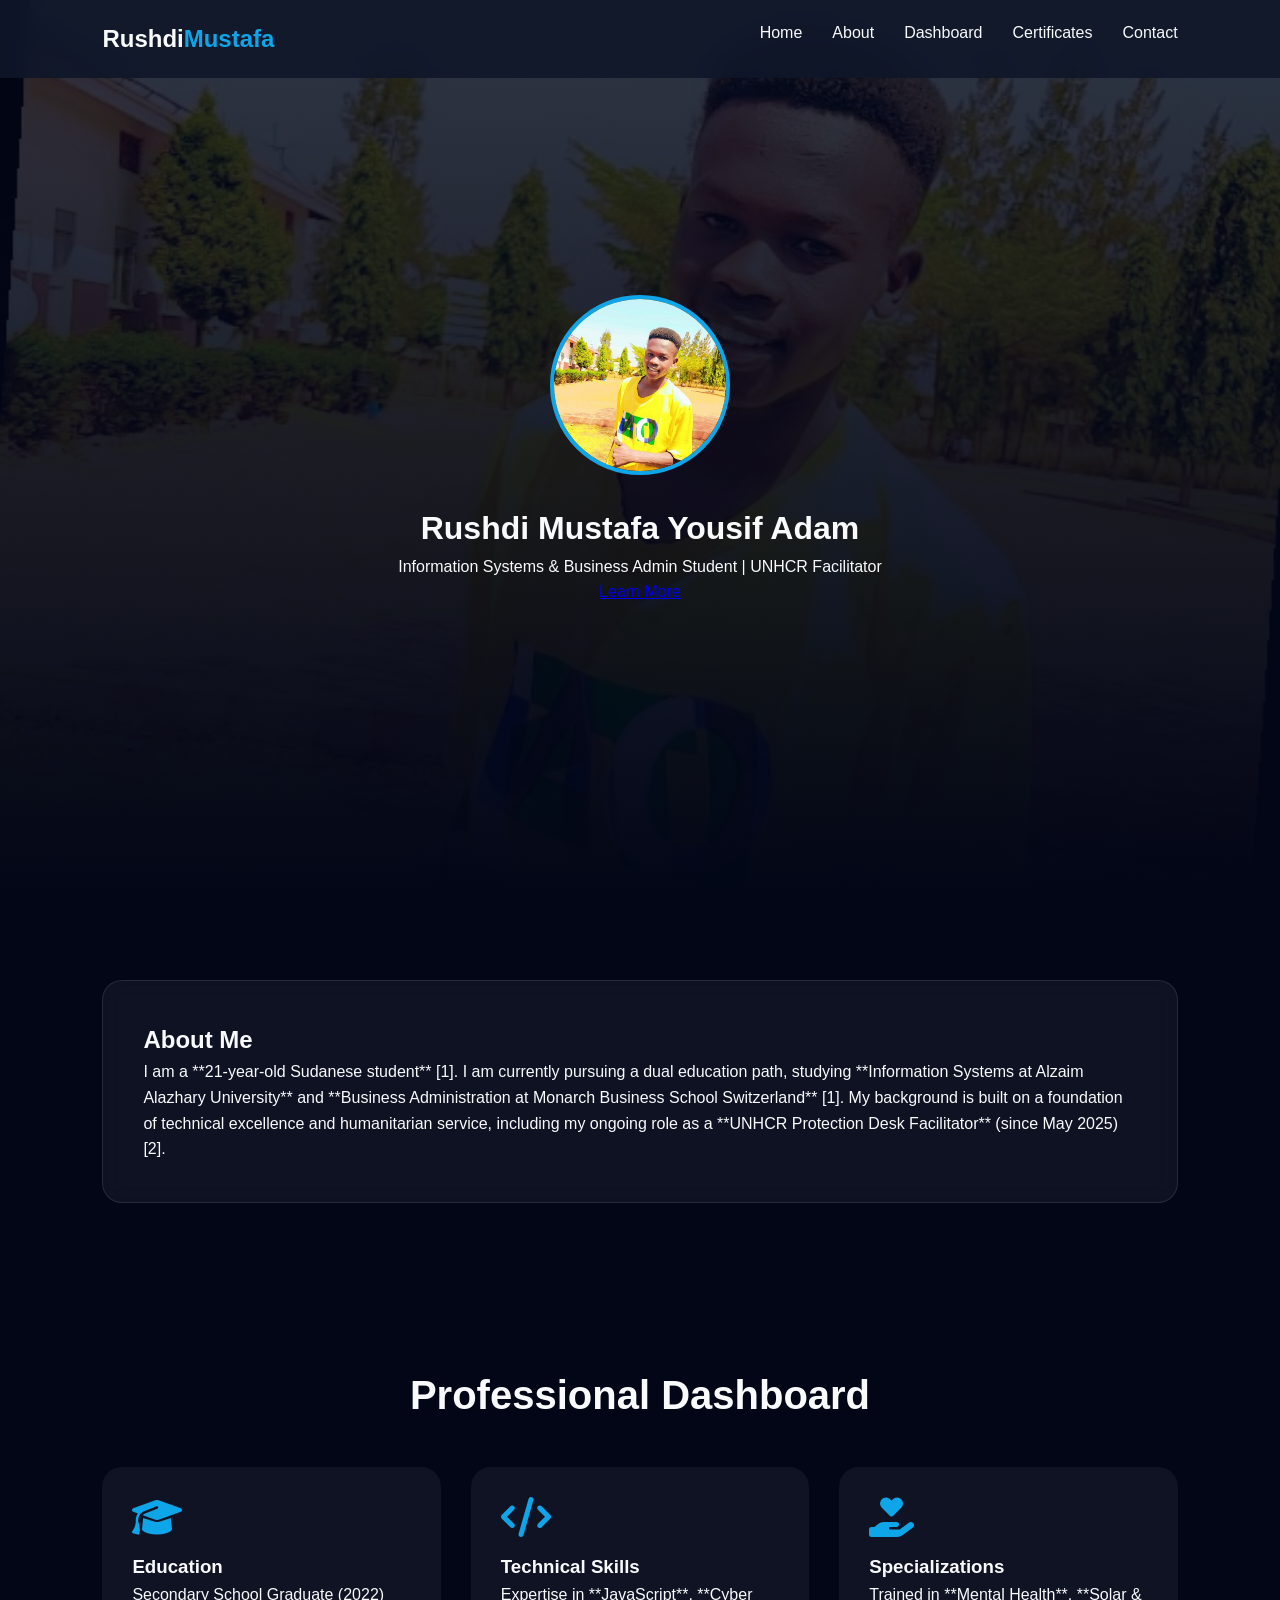
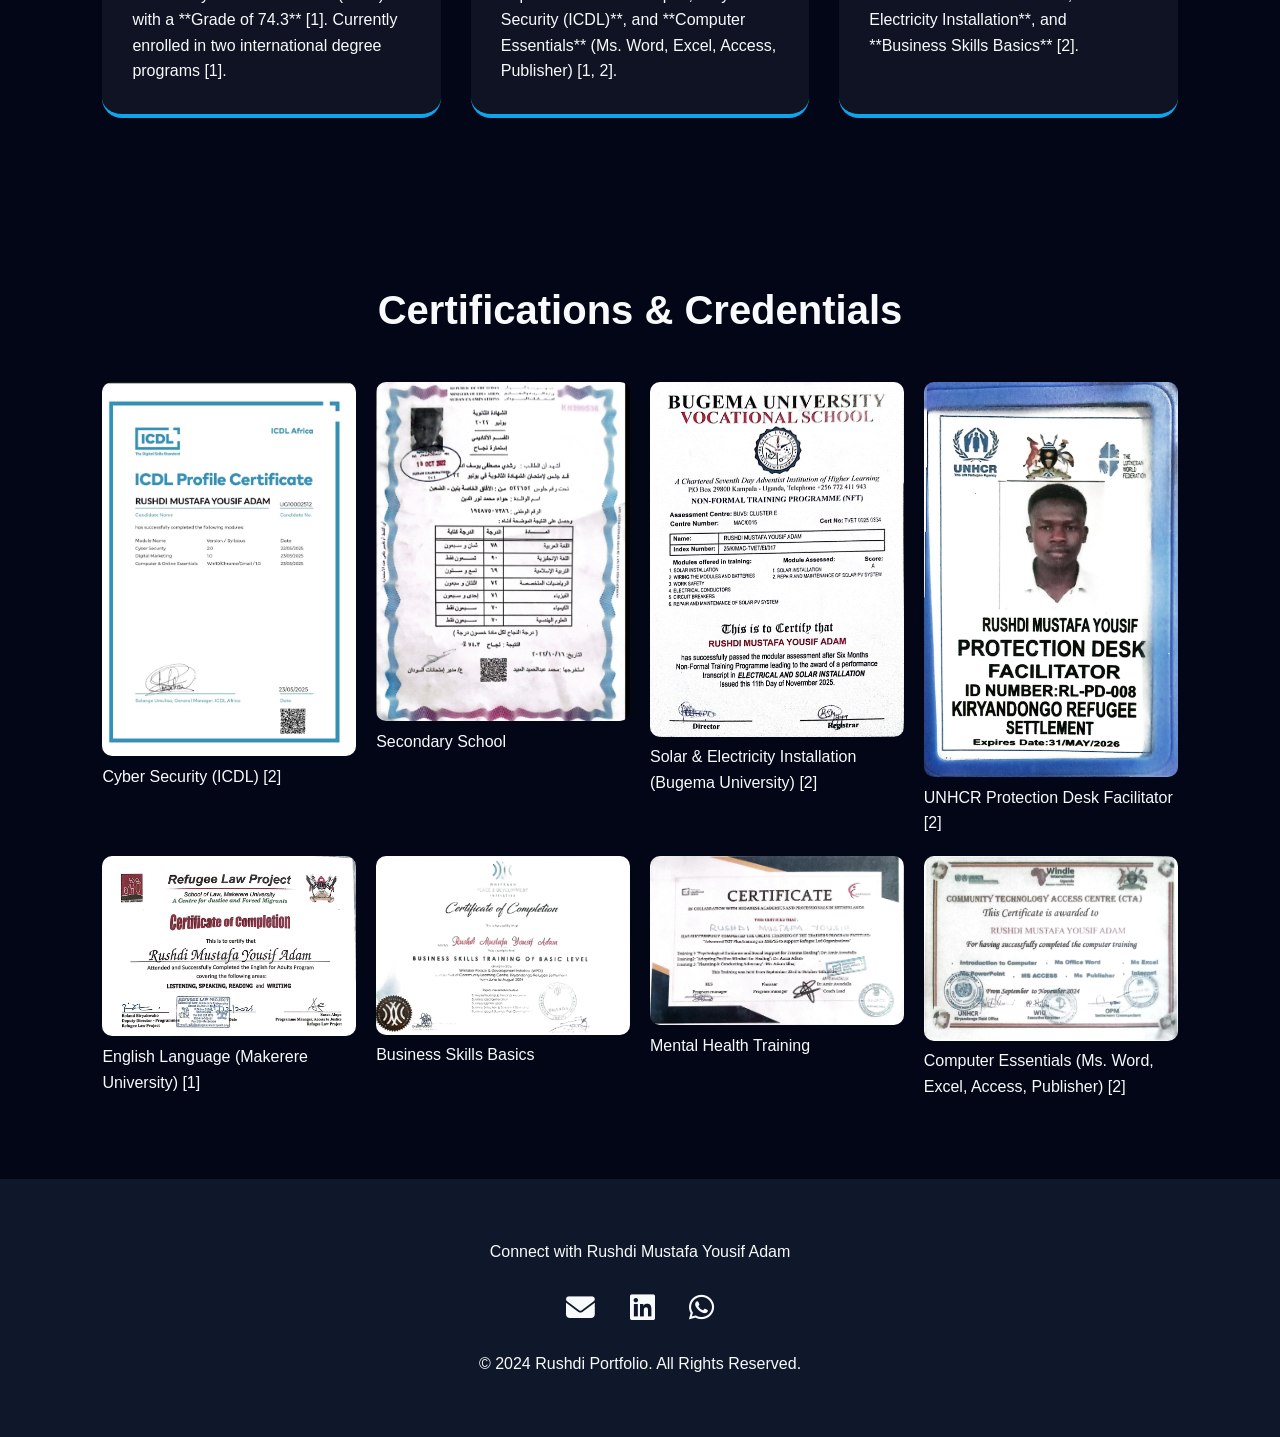
==== index.html @ 571a0451 "my website" ====
<!DOCTYPE html>
<html lang="en">

<head>
    <meta charset="UTF-8">
    <meta name="viewport" content="width=device-width, initial-scale=1.0">
    <title>Rushdi Mustafa Yousif Adam | Professional Portfolio</title>
    <link rel="stylesheet" href="style.css">
    <!-- FontAwesome for Footer Icons -->
    <link rel="stylesheet" href="https://cdnjs.cloudflare.com/ajax/libs/font-awesome/6.4.0/css/all.min.css">
    </head>

<body>

    <!-- Navigation Bar -->
    <nav class="navbar">
        <div class="logo">Rushdi<span>Mustafa</span></div>
        <ul class="nav-links">
            <li><a href="index.html">Home</a></li>
            <li><a href="/about.html">About</a></li>
            <li><a href="/dash.html">Dashboard</a></li>
            <li><a href="/certi.html">Certificates</a></li>
            <li><a href="/contact.html">Contact</a></li>
        </ul>
    </nav>

    <!-- Hero Section -->
    <header id="home" class="hero-section">
        <div class="overlay"></div>
        <div class="hero-content">
            <img src="/images/my.jpg" alt="Rushdi Mustafa" class="profile-img">
            <h1>Rushdi Mustafa Yousif Adam</h1>
            <p>Information Systems & Business Admin Student | UNHCR Facilitator</p>
            <a href="#about" class="cta-btn">Learn More</a>
        </div>
    </header>

    <!-- About Section -->
    <section id="about" class="container">
        <div class="glass-card bio-section">
            <h2>About Me</h2>
            <p>I am a **21-year-old Sudanese student** [1]. I am currently pursuing a dual education path, studying
                **Information Systems at Alzaim Alazhary University** and **Business Administration at Monarch Business
                School Switzerland** [1]. My background is built on a foundation of technical excellence and
                humanitarian service, including my ongoing role as a **UNHCR Protection Desk Facilitator** (since May
                2025) [2].</p>
        </div>
    </section>

    <!-- Dashboard Section -->
    <section id="dashboard" class="container">
        <h2 class="section-title">Professional Dashboard</h2>
        <div class="dashboard-grid">
            <div class="dash-card">
                <i class="fas fa-graduation-cap"></i>
                <h3>Education</h3>
                <p>Secondary School Graduate (2022) with a **Grade of 74.3** [1]. Currently enrolled in two
                    international degree programs [1].</p>
            </div>
            <div class="dash-card">
                <i class="fas fa-code"></i>
                <h3>Technical Skills</h3>
                <p>Expertise in **JavaScript**, **Cyber Security (ICDL)**, and **Computer Essentials** (Ms. Word, Excel,
                    Access, Publisher) [1, 2].</p>
            </div>
            <div class="dash-card">
                <i class="fas fa-hand-holding-heart"></i>
                <h3>Specializations</h3>
                <p>Trained in **Mental Health**, **Solar & Electricity Installation**, and **Business Skills Basics**
                    [2].</p>
            </div>
        </div>
    </section>

    <!-- Certificate Photo Section -->
    <section id="certificates" class="container">
        <h2 class="section-title">Certifications & Credentials</h2>
        <div class="cert-grid">
            <div class="cert-item">
                <img src="/images/icdl.jpg" alt="Cyber Security Certificate">
                <p>Cyber Security (ICDL) [2]</p>
            </div>
            <div class="cert-item">
                <img src="/images/sec.jpg" alt="Software Certificate">
                <p>Secondary School </p>
            </div>
            <div class="cert-item">
                <img src="/images/sol.jpg" alt="Solar Certificate">
                <p>Solar & Electricity Installation (Bugema University) [2]</p>
            </div>
            
            <div class="cert-item">
                <img src="/images/un.jpg" alt="Protection Desk Facilitator Certificate">
                <p>UNHCR Protection Desk Facilitator [2]</p>
            </div>
            <div class="cert-item">
            <img src="/images/eng (1).jpg" alt="English Certificate">
            <p>English Language (Makerere University) [1]</p>
            </div>

            <div class="cert-item">
                <img src="/images/bus.jpg" alt="Business Skills Certificate">
                <p>Business Skills Basics</p>
            </div>
            <div class="cert-item">
                <img src="/images/mental.jpg" alt="Mental Health Certificate">
                <p>Mental Health Training</p>
            </div>

            <div class="cert-item">
                <img src="/images/com.jpg" alt="">
                <p>Computer Essentials (Ms. Word, Excel, Access, Publisher) [2]</p>
            </div>

        </div>
    </section>

    <!-- Footer with Icons -->
    <footer id="contact">
        <div class="footer-content">
            <p>Connect with Rushdi Mustafa Yousif Adam</p>
            <div class="footer-icons">
                <a href="mailto:rodhdimustafayousif@gmail.com"><i class="fas fa-envelope"></i></a>
                <a href="https://www.linkedin.com/in/rushdi-mustaf-yousif-adam-50294b335" target="_blank"><i
                        class="fab fa-linkedin"></i></a>
                <a href="https://wa.me/256789817673" target="_blank"><i class="fab fa-whatsapp"></i></a>
            </div>
            <p class="copyright">&copy; 2024 Rushdi Portfolio. All Rights Reserved.</p>
        </div>
    </footer>

    <script src="index.js"></script>
</body>

</html>
---- style.css ----
:root {
    --primary: #0f172a; /* Deep Midnight */
    --accent: #0ea5e9;  /* Electric Cyan */
    --text-white: #f8fafc;
    --card-bg: rgba(255, 255, 255, 0.05);
}

* {
    margin: 0;
    padding: 0;
    box-sizing: border-box;
}

body {
    font-family: 'Inter', sans-serif;
    background-color: #020617;
    color: var(--text-white);
    line-height: 1.6;
}

/* Navbar */
.navbar {
    display: flex;
    justify-content: space-between;
    padding: 20px 8%;
    background: rgba(15, 23, 42, 0.9);
    backdrop-filter: blur(10px);
    position: fixed;
    width: 100%;
    z-index: 1000;
}

.logo { font-size: 1.5rem; font-weight: bold; color: var(--text-white); }
.logo span { color: var(--accent); }

.nav-links { display: flex; list-style: none; }
.nav-links li { margin-left: 30px; }
.nav-links a { text-decoration: none; color: var(--text-white); transition: 0.3s; }
.nav-links a:hover { color: var(--accent); }

/* Hero Section */
.hero-section {
    height: 100vh;
    background: url('images/my.jpg') center/cover;
    display: flex;
    align-items: center;
    justify-content: center;
    text-align: center;
    position: relative;
}

.overlay {
    position: absolute;
    top: 0; left: 0; width: 100%; height: 100%;
    background: linear-gradient(to bottom, rgba(2, 6, 23, 0.8), #020617);
}

.hero-content { position: relative; z-index: 1; }
.profile-img {
    width: 180px; height: 180px;
    border-radius: 50%;
    border: 4px solid var(--accent);
    margin-bottom: 20px;
}

/* Dashboard & Cards */
.container { padding: 80px 8%; }
.section-title { text-align: center; margin-bottom: 40px; font-size: 2.5rem; }

.glass-card {
    background: var(--card-bg);
    backdrop-filter: blur(12px);
    border: 1px solid rgba(255,255,255,0.1);
    padding: 40px;
    border-radius: 20px;
}

.dashboard-grid {
    display: grid;
    grid-template-columns: repeat(auto-fit, minmax(300px, 1fr));
    gap: 30px;
}

.dash-card {
    background: var(--card-bg);
    padding: 30px;
    border-radius: 20px;
    border-bottom: 4px solid var(--accent);
    transition: transform 0.3s;
}

.dash-card:hover { transform: translateY(-10px); }
.dash-card i { font-size: 2.5rem; color: var(--accent); margin-bottom: 15px; }

/* Certificate Photo Section */
.cert-grid {
    display: grid;
    grid-template-columns: repeat(auto-fit, minmax(250px, 1fr));
    gap: 20px;
}

.cert-item img {
    width: 100%;
    border-radius: 10px;
    filter: grayscale(40%);
    transition: 0.4s;
}

.cert-item img:hover { filter: grayscale(0%); transform: scale(1.05); }

/* Footer */
footer { background: #0f172a; padding: 60px 0; text-align: center; }
.footer-icons { margin: 20px 0; }
.footer-icons a { color: var(--text-white); font-size: 1.8rem; margin: 0 15px; transition: 0.3s; }
.footer-icons a:hover { color: var(--accent); }
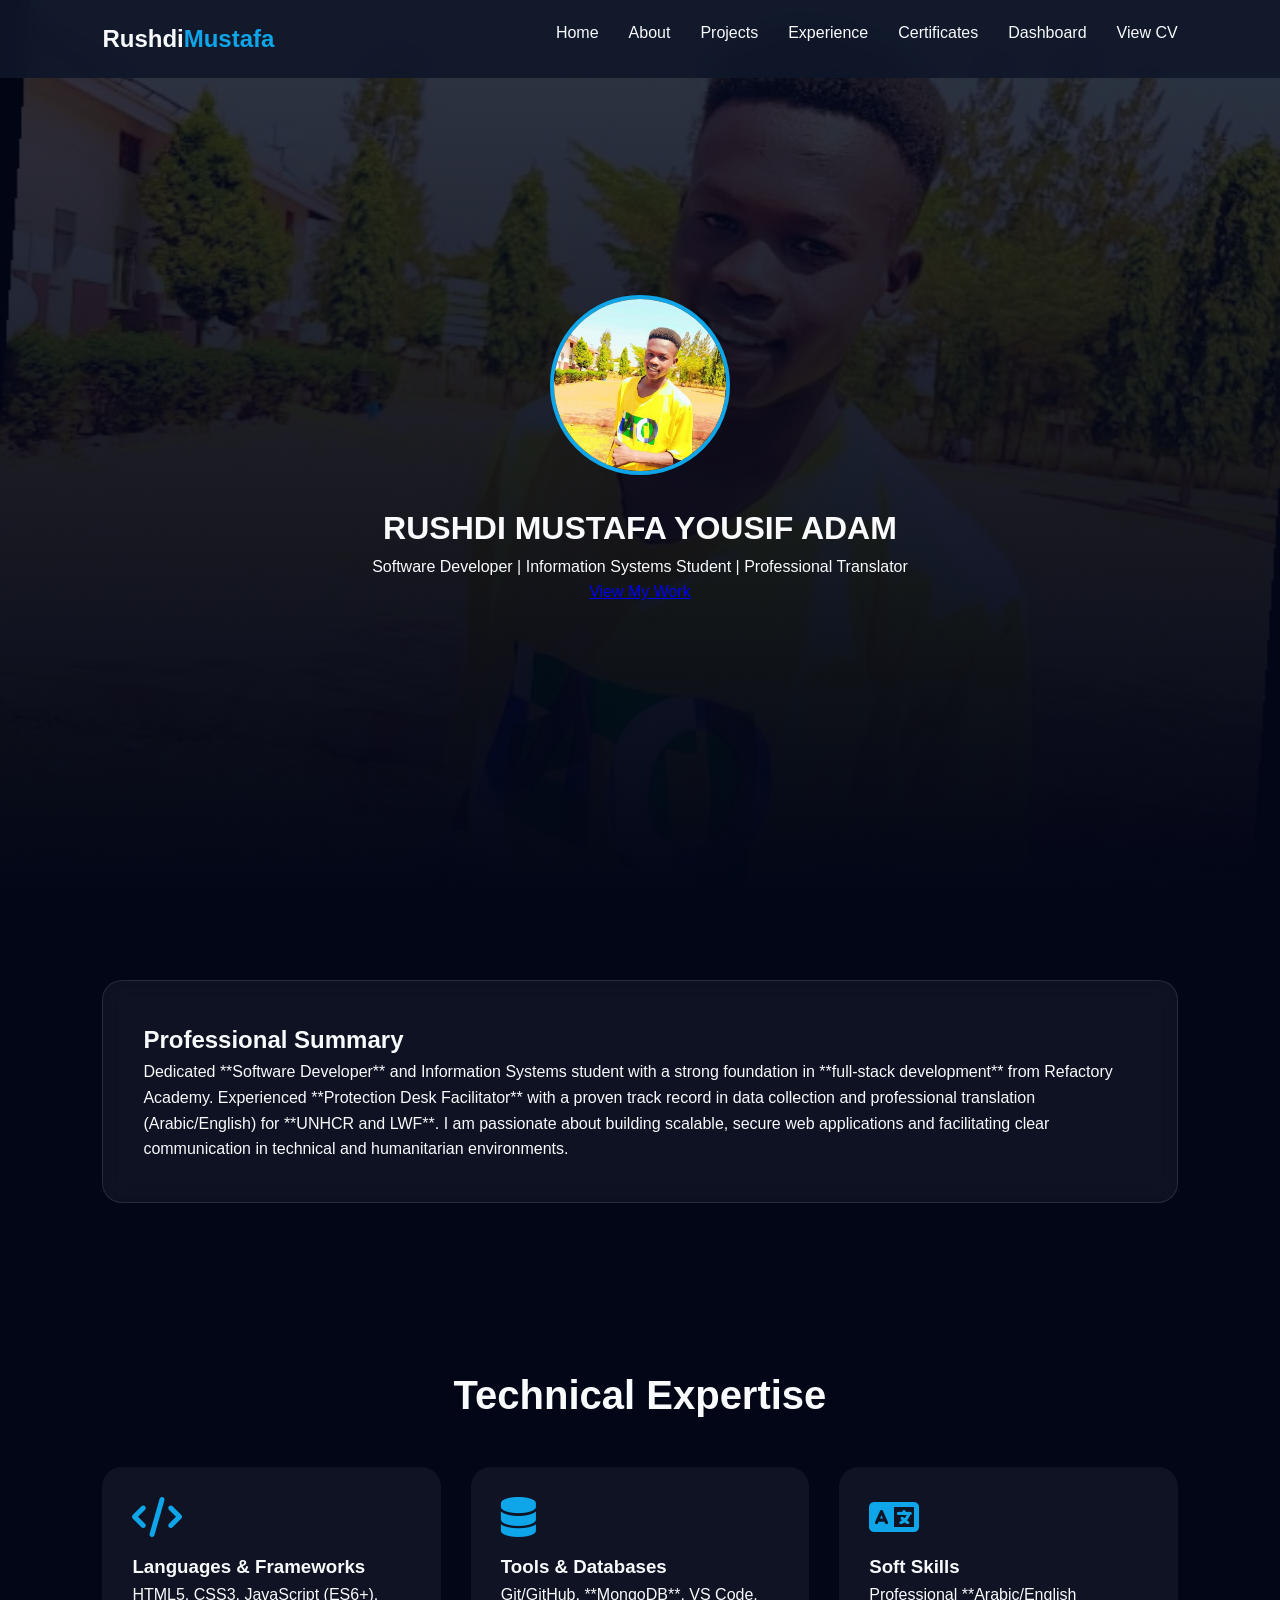
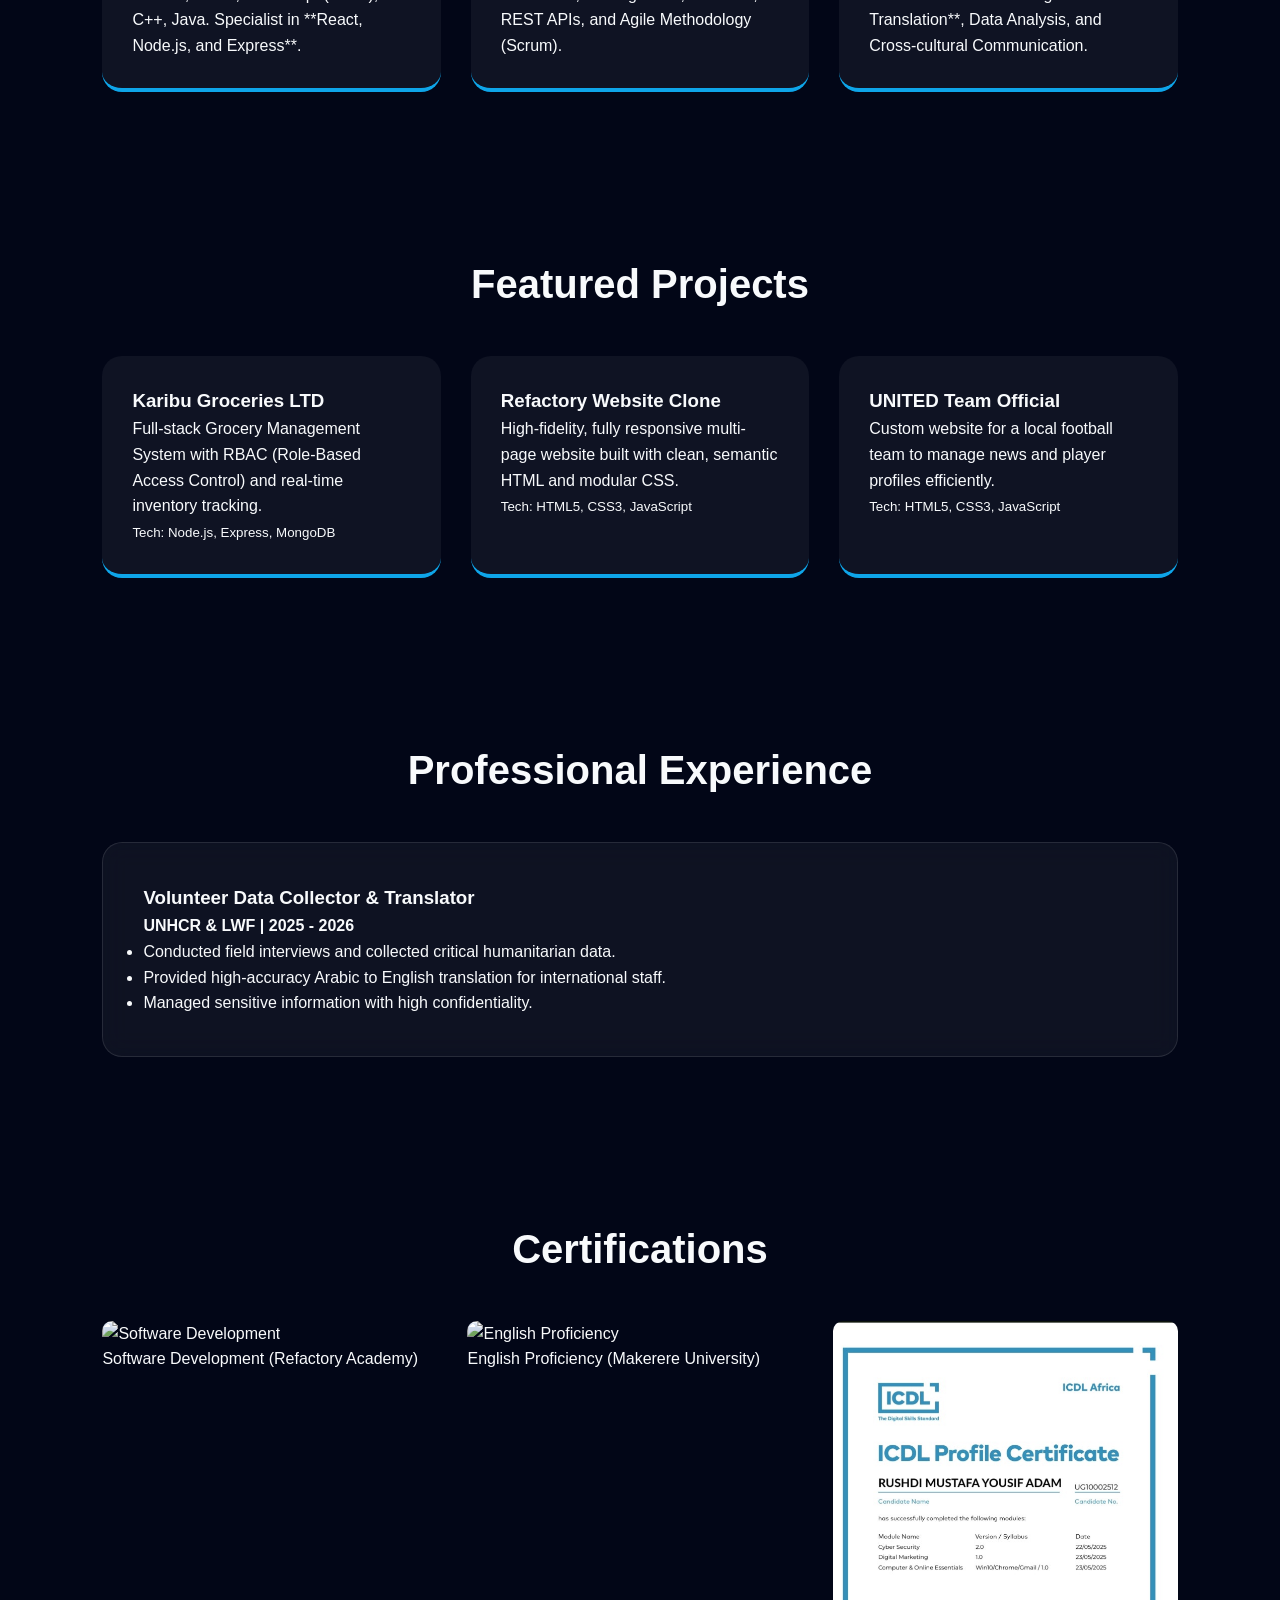
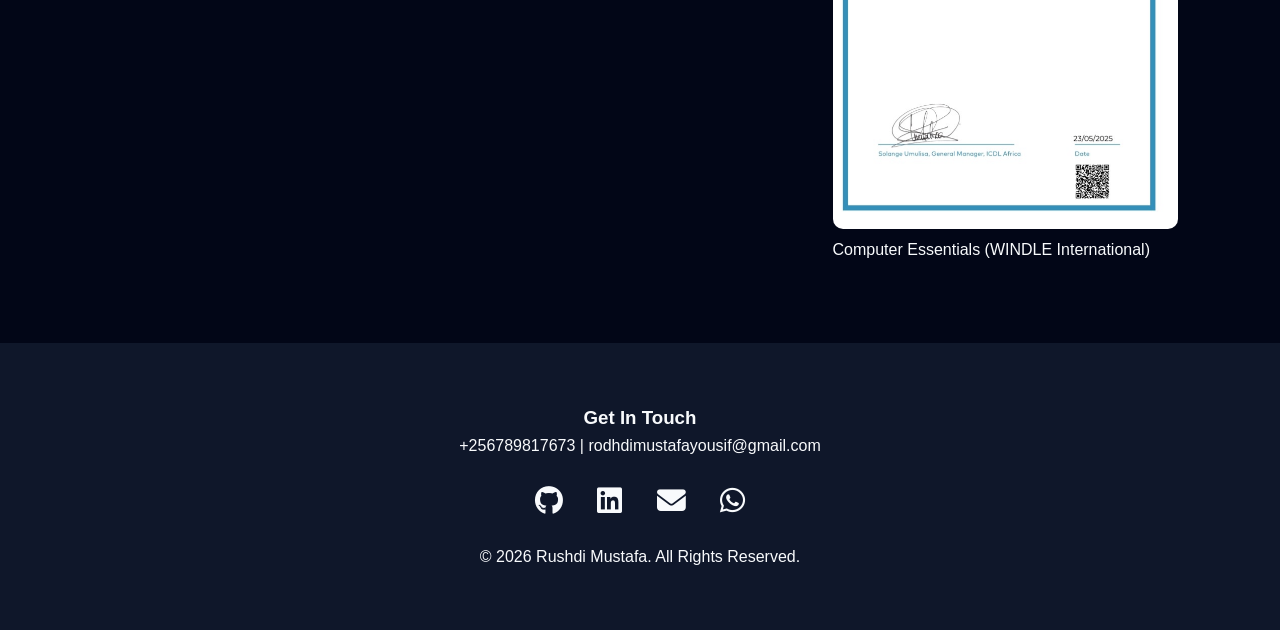
==== commit 0fd531d2: "updatl" ====
--- a/index.html
+++ b/index.html
@@ -4,11 +4,13 @@
 <head>
     <meta charset="UTF-8">
     <meta name="viewport" content="width=device-width, initial-scale=1.0">
-    <title>Rushdi Mustafa Yousif Adam | Professional Portfolio</title>
+    <title>Rushdi Mustafa | Software Developer & Information Systems</title>
     <link rel="stylesheet" href="style.css">
+    <link rel="stylesheet" href="https://cloudflare.com">
     <!-- FontAwesome for Footer Icons -->
     <link rel="stylesheet" href="https://cdnjs.cloudflare.com/ajax/libs/font-awesome/6.4.0/css/all.min.css">
     </head>
+</head>
 
 <body>
 
@@ -16,11 +18,17 @@
     <nav class="navbar">
         <div class="logo">Rushdi<span>Mustafa</span></div>
         <ul class="nav-links">
-            <li><a href="index.html">Home</a></li>
-            <li><a href="/about.html">About</a></li>
-            <li><a href="/dash.html">Dashboard</a></li>
-            <li><a href="/certi.html">Certificates</a></li>
-            <li><a href="/contact.html">Contact</a></li>
+            <li><a href="home">Home</a></li>
+            <li><a href="about.html">About</a></li>
+            <li><a href="project.html">Projects</a></li>
+            <li><a href="experiance.html">Experience</a></li>
+            <li><a href="certi.html">Certificates</a></li>
+            <li>
+                <a href="dash.html">Dashboard</a>
+            </li>
+            <li>
+                <a href="RUSHDI MUSTAFA YOUSIF ADAM.pdf" target="_blank">View CV</a>
+            </li>
         </ul>
     </nav>
 
@@ -29,107 +37,122 @@
         <div class="overlay"></div>
         <div class="hero-content">
             <img src="/images/my.jpg" alt="Rushdi Mustafa" class="profile-img">
-            <h1>Rushdi Mustafa Yousif Adam</h1>
-            <p>Information Systems & Business Admin Student | UNHCR Facilitator</p>
-            <a href="#about" class="cta-btn">Learn More</a>
+            <h1>RUSHDI MUSTAFA YOUSIF ADAM</h1>
+            <p>Software Developer | Information Systems Student | Professional Translator</p>
+            <div class="hero-btns">
+                <a href="#projects" class="cta-btn">View My Work</a>
+               
+            </div>
         </div>
     </header>
 
     <!-- About Section -->
     <section id="about" class="container">
         <div class="glass-card bio-section">
-            <h2>About Me</h2>
-            <p>I am a **21-year-old Sudanese student** [1]. I am currently pursuing a dual education path, studying
-                **Information Systems at Alzaim Alazhary University** and **Business Administration at Monarch Business
-                School Switzerland** [1]. My background is built on a foundation of technical excellence and
-                humanitarian service, including my ongoing role as a **UNHCR Protection Desk Facilitator** (since May
-                2025) [2].</p>
+            <h2>Professional Summary</h2>
+            <p>Dedicated **Software Developer** and Information Systems student with a strong foundation in **full-stack
+                development** from Refactory Academy. Experienced **Protection Desk Facilitator** with a proven track
+                record in data collection and professional translation (Arabic/English) for **UNHCR and LWF**. I am
+                passionate about building scalable, secure web applications and facilitating clear communication in
+                technical and humanitarian environments.</p>
         </div>
     </section>
 
-    <!-- Dashboard Section -->
+    <!-- Dashboard/Skills Section -->
     <section id="dashboard" class="container">
-        <h2 class="section-title">Professional Dashboard</h2>
+        <h2 class="section-title">Technical Expertise</h2>
         <div class="dashboard-grid">
             <div class="dash-card">
-                <i class="fas fa-graduation-cap"></i>
-                <h3>Education</h3>
-                <p>Secondary School Graduate (2022) with a **Grade of 74.3** [1]. Currently enrolled in two
-                    international degree programs [1].</p>
+                <i class="fas fa-code"></i>
+                <h3>Languages & Frameworks</h3>
+                <p>HTML5, CSS3, JavaScript (ES6+), C++, Java. Specialist in **React, Node.js, and Express**.</p>
             </div>
             <div class="dash-card">
-                <i class="fas fa-code"></i>
-                <h3>Technical Skills</h3>
-                <p>Expertise in **JavaScript**, **Cyber Security (ICDL)**, and **Computer Essentials** (Ms. Word, Excel,
-                    Access, Publisher) [1, 2].</p>
+                <i class="fas fa-database"></i>
+                <h3>Tools & Databases</h3>
+                <p>Git/GitHub, **MongoDB**, VS Code, REST APIs, and Agile Methodology (Scrum).</p>
             </div>
             <div class="dash-card">
-                <i class="fas fa-hand-holding-heart"></i>
-                <h3>Specializations</h3>
-                <p>Trained in **Mental Health**, **Solar & Electricity Installation**, and **Business Skills Basics**
-                    [2].</p>
+                <i class="fas fa-language"></i>
+                <h3>Soft Skills</h3>
+                <p>Professional **Arabic/English Translation**, Data Analysis, and Cross-cultural Communication.</p>
             </div>
         </div>
     </section>
 
-    <!-- Certificate Photo Section -->
-    <section id="certificates" class="container">
-        <h2 class="section-title">Certifications & Credentials</h2>
-        <div class="cert-grid">
-            <div class="cert-item">
-                <img src="/images/icdl.jpg" alt="Cyber Security Certificate">
-                <p>Cyber Security (ICDL) [2]</p>
+    <!-- Projects Section -->
+    <section id="projects" class="container">
+        <h2 class="section-title">Featured Projects</h2>
+        <div class="dashboard-grid">
+            <div class="dash-card">
+                <h3>Karibu Groceries LTD</h3>
+                <p>Full-stack Grocery Management System with RBAC (Role-Based Access Control) and real-time inventory
+                    tracking.</p>
+                <small>Tech: Node.js, Express, MongoDB</small>
             </div>
-            <div class="cert-item">
-                <img src="/images/sec.jpg" alt="Software Certificate">
-                <p>Secondary School </p>
+            <div class="dash-card">
+                <h3>Refactory Website Clone</h3>
+                <p>High-fidelity, fully responsive multi-page website built with clean, semantic HTML and modular CSS.
+                </p>
+                <small>Tech: HTML5, CSS3, JavaScript</small>
             </div>
-            <div class="cert-item">
-                <img src="/images/sol.jpg" alt="Solar Certificate">
-                <p>Solar & Electricity Installation (Bugema University) [2]</p>
+            <div class="dash-card">
+                <h3>UNITED Team Official</h3>
+                <p>Custom website for a local football team to manage news and player profiles efficiently.</p>
+                <small>Tech: HTML5, CSS3, JavaScript</small>
             </div>
-            
-            <div class="cert-item">
-                <img src="/images/un.jpg" alt="Protection Desk Facilitator Certificate">
-                <p>UNHCR Protection Desk Facilitator [2]</p>
-            </div>
-            <div class="cert-item">
-            <img src="/images/eng (1).jpg" alt="English Certificate">
-            <p>English Language (Makerere University) [1]</p>
-            </div>
-
-            <div class="cert-item">
-                <img src="/images/bus.jpg" alt="Business Skills Certificate">
-                <p>Business Skills Basics</p>
-            </div>
-            <div class="cert-item">
-                <img src="/images/mental.jpg" alt="Mental Health Certificate">
-                <p>Mental Health Training</p>
-            </div>
-
-            <div class="cert-item">
-                <img src="/images/com.jpg" alt="">
-                <p>Computer Essentials (Ms. Word, Excel, Access, Publisher) [2]</p>
-            </div>
-
         </div>
     </section>
 
-    <!-- Footer with Icons -->
-    <footer id="contact">
+    <!-- Experience Section -->
+    <section id="experience" class="container">
+        <h2 class="section-title">Professional Experience</h2>
+        <div class="glass-card">
+            <h3>Volunteer Data Collector & Translator</h3>
+            <p><strong>UNHCR & LWF | 2025 - 2026</strong></p>
+            <ul>
+                <li>Conducted field interviews and collected critical humanitarian data.</li>
+                <li>Provided high-accuracy Arabic to English translation for international staff.</li>
+                <li>Managed sensitive information with high confidentiality.</li>
+            </ul>
+        </div>
+    </section>
+
+    <!-- Certificates Section -->
+    <section id="certificates" class="container">
+        <h2 class="section-title">Certifications</h2>
+        <div class="cert-grid">
+            <div class="cert-item">
+                <img src="/images/refactory.jpg" alt="Software Development">
+                <p>Software Development (Refactory Academy)</p>
+            </div>
+            <div class="cert-item">
+                <img src="/images/english.jpg" alt="English Proficiency">
+                <p>English Proficiency (Makerere University)</p>
+            </div>
+            <div class="cert-item">
+                <img src="/images/icdl.jpg" alt="Digital Skills">
+                <p>Computer Essentials (WINDLE International)</p>
+            </div>
+        </div>
+    </section>
+
+    <!-- Footer -->
+    <footer>
         <div class="footer-content">
-            <p>Connect with Rushdi Mustafa Yousif Adam</p>
+            <h3>Get In Touch</h3>
+            <p>+256789817673 | rodhdimustafayousif@gmail.com</p>
             <div class="footer-icons">
+
+                <a href="https://github.com/rushdim" target="_blank"><i class="fab fa-github"></i></a>
+                <a href="https://linkedin.com" target="_blank"><i class="fab fa-linkedin"></i></a>
                 <a href="mailto:rodhdimustafayousif@gmail.com"><i class="fas fa-envelope"></i></a>
-                <a href="https://www.linkedin.com/in/rushdi-mustaf-yousif-adam-50294b335" target="_blank"><i
-                        class="fab fa-linkedin"></i></a>
                 <a href="https://wa.me/256789817673" target="_blank"><i class="fab fa-whatsapp"></i></a>
             </div>
-            <p class="copyright">&copy; 2024 Rushdi Portfolio. All Rights Reserved.</p>
+            <p>&copy; 2026 Rushdi Mustafa. All Rights Reserved.</p>
         </div>
     </footer>
 
-    <script src="index.js"></script>
 </body>
 
 </html>
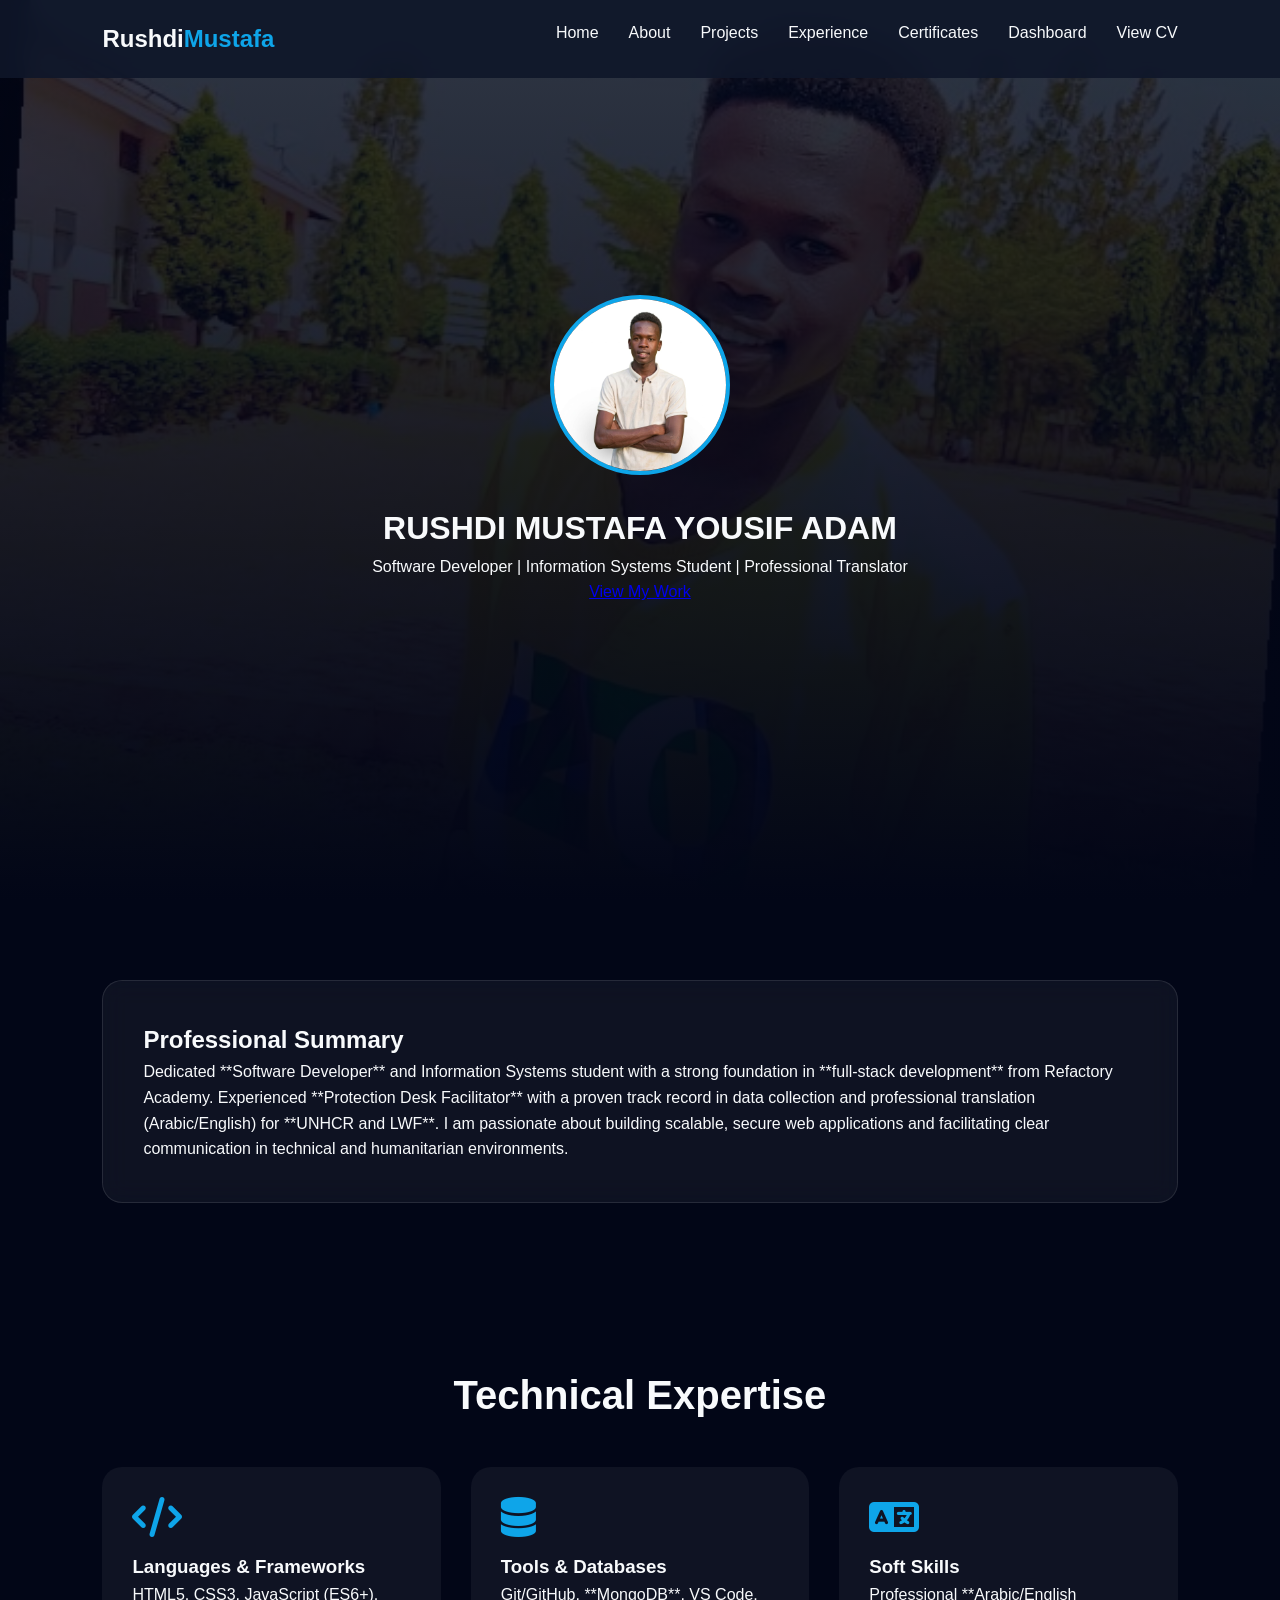
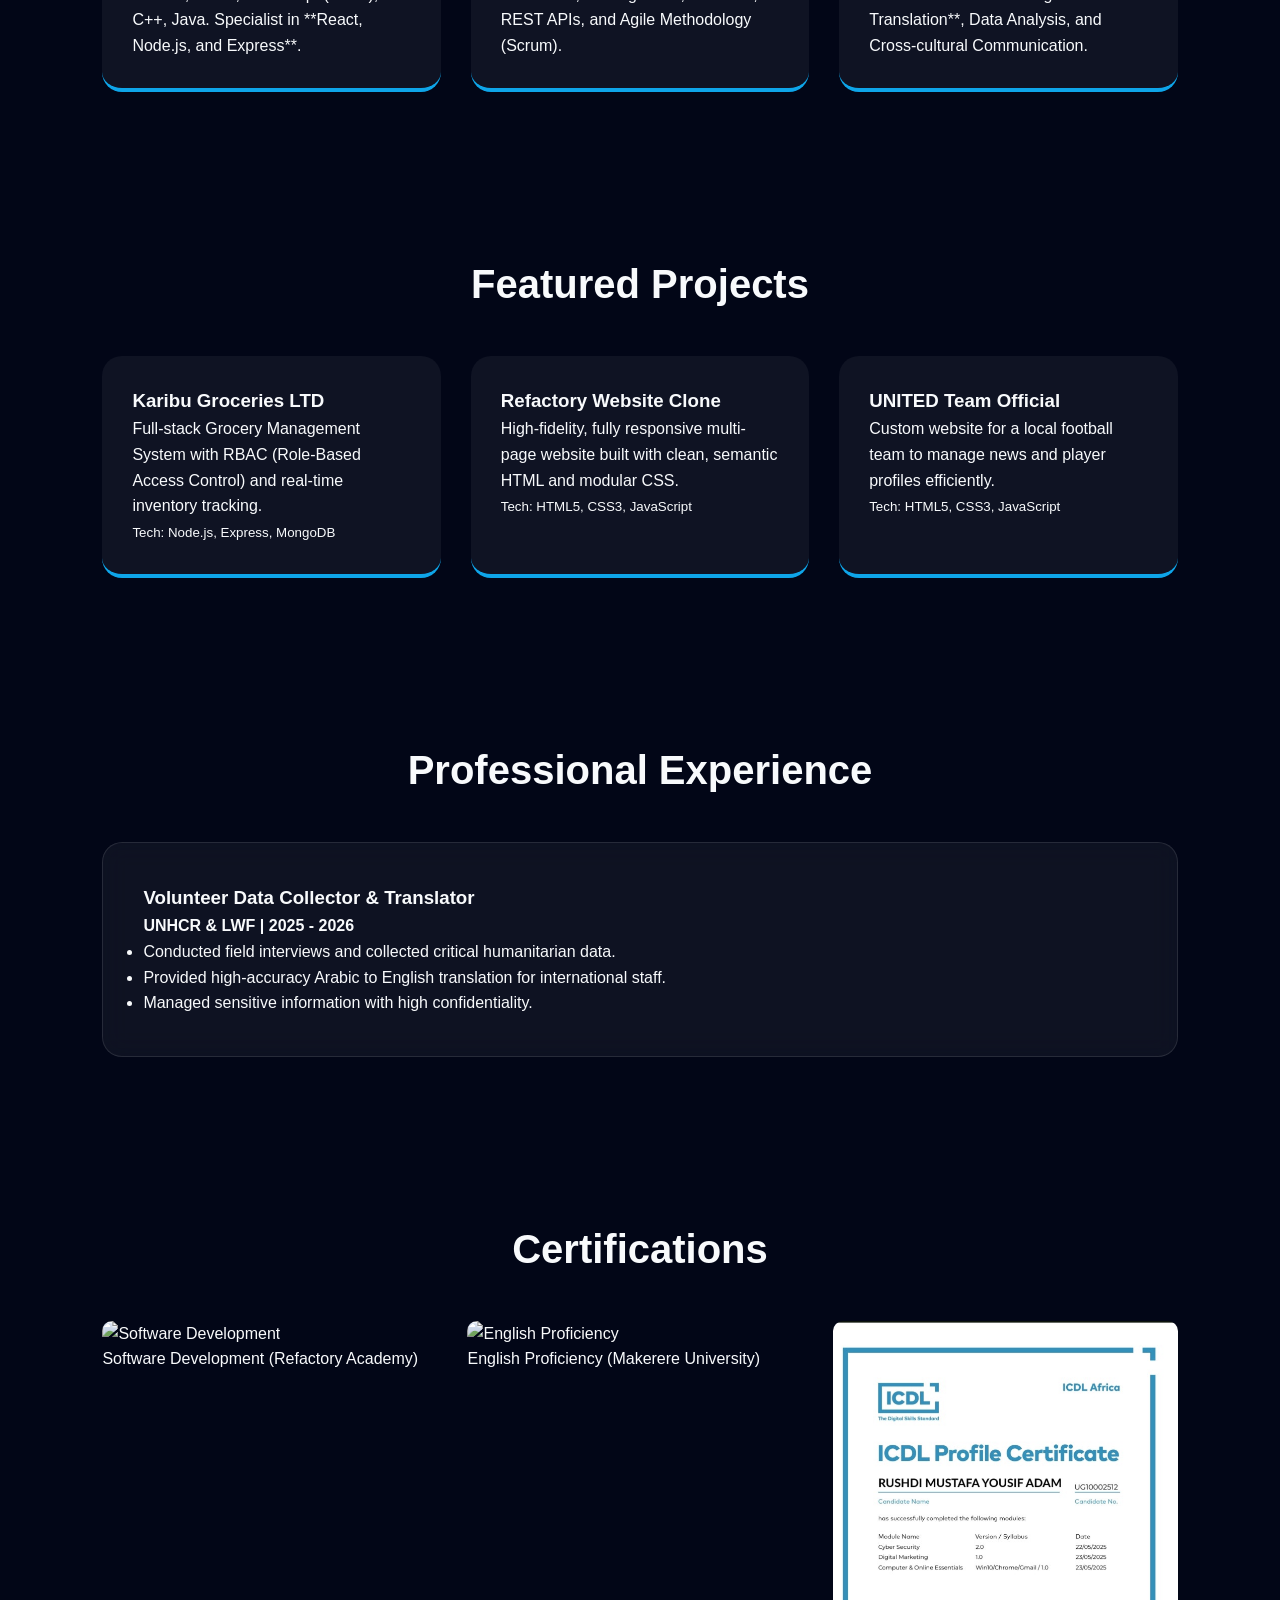
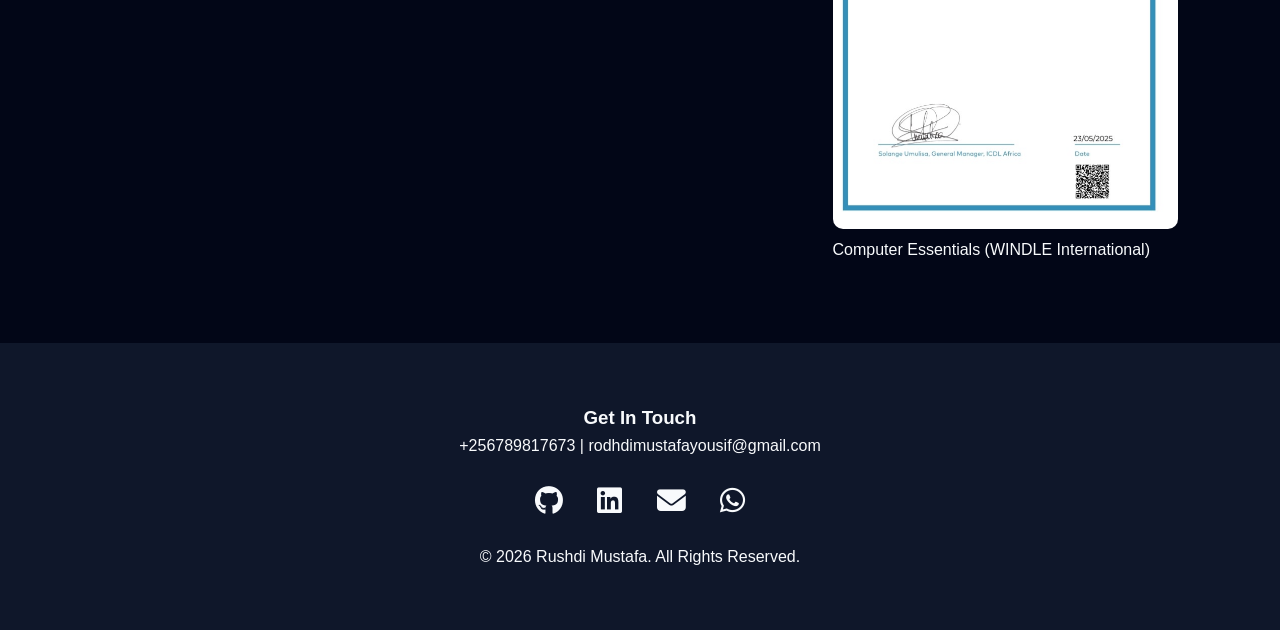
==== commit c8261073: "responsive" ====
--- a/index.html
+++ b/index.html
@@ -18,7 +18,7 @@
     <nav class="navbar">
         <div class="logo">Rushdi<span>Mustafa</span></div>
         <ul class="nav-links">
-            <li><a href="home">Home</a></li>
+            <li><a href="index.html">Home</a></li>
             <li><a href="about.html">About</a></li>
             <li><a href="project.html">Projects</a></li>
             <li><a href="experiance.html">Experience</a></li>
@@ -36,7 +36,7 @@
     <header id="home" class="hero-section">
         <div class="overlay"></div>
         <div class="hero-content">
-            <img src="/images/my.jpg" alt="Rushdi Mustafa" class="profile-img">
+            <img src="/images/my.jpeg" alt="Rushdi Mustafa" class="profile-img">
             <h1>RUSHDI MUSTAFA YOUSIF ADAM</h1>
             <p>Software Developer | Information Systems Student | Professional Translator</p>
             <div class="hero-btns">
--- a/style.css
+++ b/style.css
@@ -48,6 +48,7 @@
     text-align: center;
     position: relative;
 }
+
 
 .overlay {
     position: absolute;
@@ -113,3 +114,72 @@
 .footer-icons { margin: 20px 0; }
 .footer-icons a { color: var(--text-white); font-size: 1.8rem; margin: 0 15px; transition: 0.3s; }
 .footer-icons a:hover { color: var(--accent); }
+/* --- Responsive Media Queries --- */
+
+/* For Tablets (Screens smaller than 992px) */
+@media (max-width: 992px) {
+    .container {
+        padding: 60px 5%; /* Reduce side padding */
+    }
+    
+    .section-title {
+        font-size: 2rem;
+    }
+}
+
+/* For Mobile Phones (Screens smaller than 768px) */
+@media (max-width: 768px) {
+    .navbar {
+        flex-direction: column; /* Stack logo and links */
+        padding: 15px 5%;
+        text-align: center;
+    }
+
+    .nav-links {
+        margin-top: 15px;
+        flex-wrap: wrap; /* Let links wrap to next line if needed */
+        justify-content: center;
+    }
+
+    .nav-links li {
+        margin: 5px 10px; /* Space out links better for fingers */
+    }
+
+    .hero-section {
+        height: auto;
+        padding: 120px 20px 60px; /* Extra top padding so navbar doesn't cover text */
+    }
+
+    .hero-content h1 {
+        font-size: 1.8rem;
+    }
+
+    .profile-img {
+        width: 140px;
+        height: 140px;
+    }
+
+    .dashboard-grid {
+        grid-template-columns: 1fr; /* Force 1 column on small phones */
+    }
+
+    .glass-card {
+        padding: 20px;
+    }
+
+    .footer-icons a {
+        font-size: 1.5rem;
+        margin: 0 10px;
+    }
+}
+
+/* Fix for extra small screens (below 400px) */
+@media (max-width: 400px) {
+    .nav-links {
+        font-size: 0.9rem;
+    }
+    
+    .logo {
+        font-size: 1.2rem;
+    }
+}
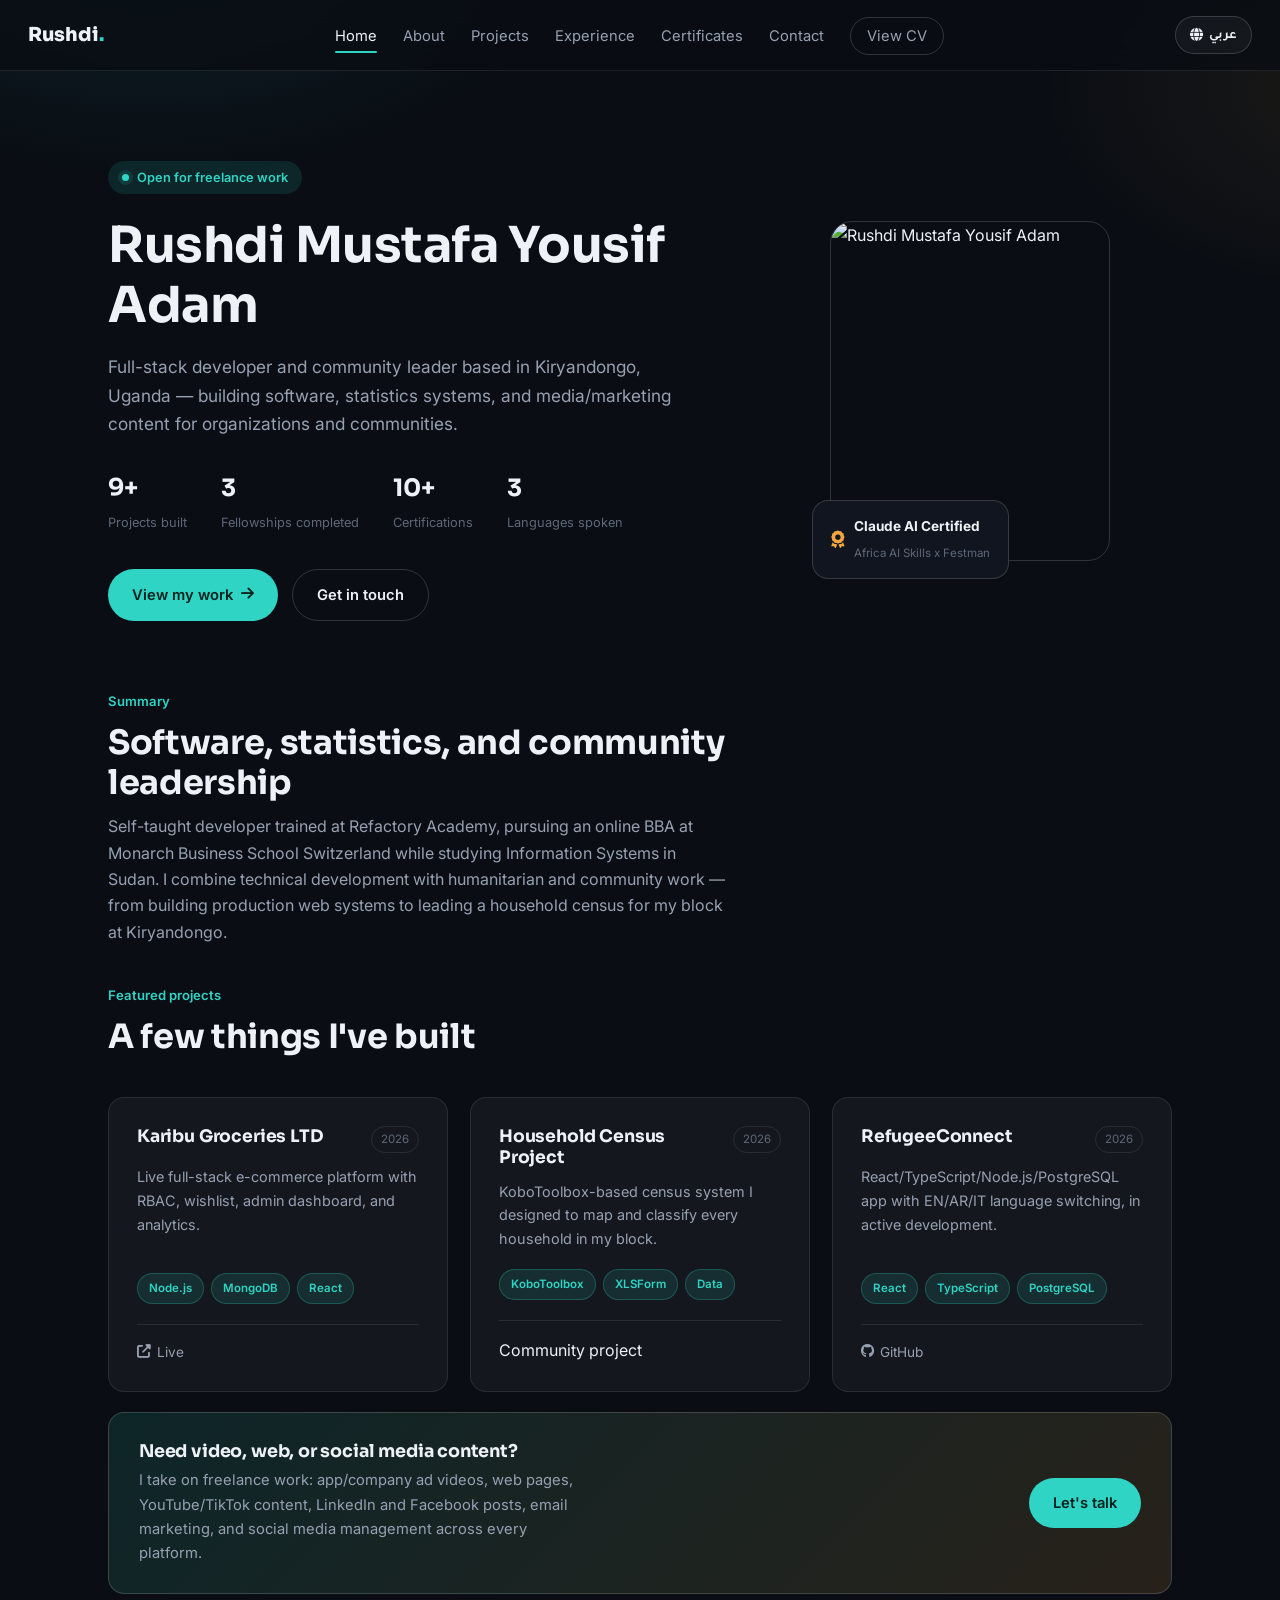
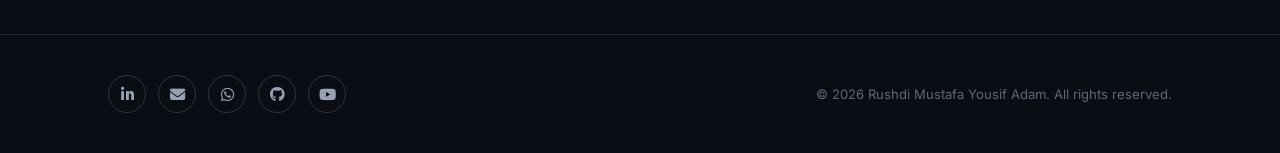
==== commit fe7512a6: "good" ====
--- a/index.html
+++ b/index.html
@@ -1,158 +1,123 @@
 <!DOCTYPE html>
 <html lang="en">
+<head>
+<meta charset="UTF-8">
+<meta name="viewport" content="width=device-width, initial-scale=1.0">
+<title>Rushdi Mustafa Yousif Adam | Full-Stack Developer & Community Leader</title>
+<meta name="description" content="Rushdi Mustafa Yousif Adam — full-stack developer, community leader and humanitarian facilitator based in Kiryandongo, Uganda.">
+<link rel="stylesheet" href="style.css">
+<link rel="stylesheet" href="https://cdnjs.cloudflare.com/ajax/libs/font-awesome/6.4.0/css/all.min.css">
+</head>
+<body dir="ltr">
 
-<head>
-    <meta charset="UTF-8">
-    <meta name="viewport" content="width=device-width, initial-scale=1.0">
-    <title>Rushdi Mustafa | Software Developer & Information Systems</title>
-    <link rel="stylesheet" href="style.css">
-    <link rel="stylesheet" href="https://cloudflare.com">
-    <!-- FontAwesome for Footer Icons -->
-    <link rel="stylesheet" href="https://cdnjs.cloudflare.com/ajax/libs/font-awesome/6.4.0/css/all.min.css">
-    </head>
-</head>
+<nav class="navbar">
+  <div class="logo">Rushdi<span>.</span></div>
+  <ul class="nav-links">
+    <li><a href="index.html" data-page="index.html" data-en="Home" data-ar="الرئيسية">Home</a></li>
+    <li><a href="about.html" data-page="about.html" data-en="About" data-ar="عني">About</a></li>
+    <li><a href="projects.html" data-page="projects.html" data-en="Projects" data-ar="المشاريع">Projects</a></li>
+    <li><a href="experience.html" data-page="experience.html" data-en="Experience" data-ar="المسيرة">Experience</a></li>
+    <li><a href="certificates.html" data-page="certificates.html" data-en="Certificates" data-ar="الشهادات">Certificates</a></li>
+    <li><a href="contact.html" data-page="contact.html" data-en="Contact" data-ar="تواصل">Contact</a></li>
+    <li><a class="nav-cv" href="RUSHDI MUSTAFA YOUSIF ADAM.pdf" target="_blank" data-en="View CV" data-ar="السيرة الذاتية">View CV</a></li>
+  </ul>
+  <div class="nav-right">
+    <button class="lang-toggle" aria-label="Switch language"><i class="fas fa-globe"></i><span class="lang-label">عربي</span></button>
+    <button class="nav-toggle" aria-label="Menu"><i class="fas fa-bars"></i></button>
+  </div>
+</nav>
 
-<body>
+<header class="hero">
+  <div class="container">
+    <div>
+      <span class="eyebrow-tag"><span class="dot"></span><span data-en="Open for freelance work" data-ar="متاح للعمل الحر">Open for freelance work</span></span>
+      <h1 data-en="Rushdi Mustafa Yousif Adam" data-ar="رشدي مصطفى يوسف آدم">Rushdi Mustafa Yousif Adam</h1>
+      <p class="role-line" data-en="Full-stack developer and community leader based in Kiryandongo, Uganda — building software, statistics systems, and media/marketing content for organizations and communities." data-ar="مطوّر full-stack وقائد مجتمعي من كيريندونغو، أوغندا — أبني برمجيات وأنظمة إحصاء ومحتوى إعلامي وتسويقي للمنظمات والمجتمعات.">Full-stack developer and community leader based in Kiryandongo, Uganda — building software, statistics systems, and media/marketing content for organizations and communities.</p>
 
-    <!-- Navigation Bar -->
-    <nav class="navbar">
-        <div class="logo">Rushdi<span>Mustafa</span></div>
-        <ul class="nav-links">
-            <li><a href="index.html">Home</a></li>
-            <li><a href="about.html">About</a></li>
-            <li><a href="project.html">Projects</a></li>
-            <li><a href="experiance.html">Experience</a></li>
-            <li><a href="certi.html">Certificates</a></li>
-            <li>
-                <a href="dash.html">Dashboard</a>
-            </li>
-            <li>
-                <a href="RUSHDI MUSTAFA YOUSIF ADAM.pdf" target="_blank">View CV</a>
-            </li>
-        </ul>
-    </nav>
+      <div class="hero-stats">
+        <div class="stat"><b>9+</b><span data-en="Projects built" data-ar="مشروع منجز">Projects built</span></div>
+        <div class="stat"><b>3</b><span data-en="Fellowships completed" data-ar="زمالات مكتملة">Fellowships completed</span></div>
+        <div class="stat"><b>10+</b><span data-en="Certifications" data-ar="شهادة">Certifications</span></div>
+        <div class="stat"><b>3</b><span data-en="Languages spoken" data-ar="لغات">Languages spoken</span></div>
+      </div>
 
-    <!-- Hero Section -->
-    <header id="home" class="hero-section">
-        <div class="overlay"></div>
-        <div class="hero-content">
-            <img src="/images/my.jpeg" alt="Rushdi Mustafa" class="profile-img">
-            <h1>RUSHDI MUSTAFA YOUSIF ADAM</h1>
-            <p>Software Developer | Information Systems Student | Professional Translator</p>
-            <div class="hero-btns">
-                <a href="#projects" class="cta-btn">View My Work</a>
-               
-            </div>
+      <div class="hero-btns">
+        <a href="projects.html" class="btn btn-primary"><span data-en="View my work" data-ar="مشاريعي">View my work</span> <i class="fas fa-arrow-right"></i></a>
+        <a href="contact.html" class="btn btn-ghost" data-en="Get in touch" data-ar="تواصل معي">Get in touch</a>
+      </div>
+    </div>
+
+    <div class="hero-portrait">
+      <div class="frame"><img src="images/my.jpeg" alt="Rushdi Mustafa Yousif Adam"></div>
+      <div class="badge">
+        <i class="fas fa-award"></i>
+        <div>
+          <b data-en="Claude AI Certified" data-ar="معتمد Claude AI">Claude AI Certified</b>
+          <span data-en="Africa AI Skills x Festman" data-ar="Africa AI Skills x Festman">Africa AI Skills x Festman</span>
         </div>
-    </header>
+      </div>
+    </div>
+  </div>
+</header>
 
-    <!-- About Section -->
-    <section id="about" class="container">
-        <div class="glass-card bio-section">
-            <h2>Professional Summary</h2>
-            <p>Dedicated **Software Developer** and Information Systems student with a strong foundation in **full-stack
-                development** from Refactory Academy. Experienced **Protection Desk Facilitator** with a proven track
-                record in data collection and professional translation (Arabic/English) for **UNHCR and LWF**. I am
-                passionate about building scalable, secure web applications and facilitating clear communication in
-                technical and humanitarian environments.</p>
-        </div>
-    </section>
+<section class="container">
+  <div class="section-head">
+    <span class="kicker" data-en="Summary" data-ar="نبذة">Summary</span>
+    <h2 data-en="Software, statistics, and community leadership" data-ar="برمجيات وإحصاء وقيادة مجتمعية">Software, statistics, and community leadership</h2>
+    <p data-en="Self-taught developer trained at Refactory Academy, pursuing an online BBA at Monarch Business School Switzerland while studying Information Systems in Sudan. I combine technical development with humanitarian and community work — from building production web systems to leading a household census for my block at Kiryandongo." data-ar="مطوّر ذاتي التعلّم تدرّب في Refactory Academy، وأدرس بكالوريوس إدارة أعمال عن بُعد من Monarch Business School بسويسرا إلى جانب دراسة نظم المعلومات في السودان. أجمع بين التطوير التقني والعمل الإنساني والمجتمعي — من بناء أنظمة ويب فعّالة إلى قيادة حصر شامل لبلوكي في كيريندونغو.">Self-taught developer trained at Refactory Academy, pursuing an online BBA at Monarch Business School Switzerland while studying Information Systems in Sudan. I combine technical development with humanitarian and community work — from building production web systems to leading a household census for my block at Kiryandongo.</p>
+  </div>
+</section>
 
-    <!-- Dashboard/Skills Section -->
-    <section id="dashboard" class="container">
-        <h2 class="section-title">Technical Expertise</h2>
-        <div class="dashboard-grid">
-            <div class="dash-card">
-                <i class="fas fa-code"></i>
-                <h3>Languages & Frameworks</h3>
-                <p>HTML5, CSS3, JavaScript (ES6+), C++, Java. Specialist in **React, Node.js, and Express**.</p>
-            </div>
-            <div class="dash-card">
-                <i class="fas fa-database"></i>
-                <h3>Tools & Databases</h3>
-                <p>Git/GitHub, **MongoDB**, VS Code, REST APIs, and Agile Methodology (Scrum).</p>
-            </div>
-            <div class="dash-card">
-                <i class="fas fa-language"></i>
-                <h3>Soft Skills</h3>
-                <p>Professional **Arabic/English Translation**, Data Analysis, and Cross-cultural Communication.</p>
-            </div>
-        </div>
-    </section>
+<section class="container">
+  <div class="section-head">
+    <span class="kicker" data-en="Featured projects" data-ar="مشاريع مختارة">Featured projects</span>
+    <h2 data-en="A few things I've built" data-ar="بعض ما بنيته">A few things I've built</h2>
+  </div>
+  <div class="grid-3">
+    <div class="card project-card">
+      <div class="p-top"><h3>Karibu Groceries LTD</h3><span class="p-year">2026</span></div>
+      <p class="desc" data-en="Live full-stack e-commerce platform with RBAC, wishlist, admin dashboard, and analytics." data-ar="منصة تجارة إلكترونية فعّالة كاملة مع صلاحيات وصول، wishlist، لوحة تحكم، وتحليلات.">Live full-stack e-commerce platform with RBAC, wishlist, admin dashboard, and analytics.</p>
+      <div class="project-tags"><span class="tag">Node.js</span><span class="tag">MongoDB</span><span class="tag">React</span></div>
+      <div class="project-links"><a href="https://karibugroceriesrushdi.netlify.app/" target="_blank"><i class="fas fa-external-link-alt"></i> <span data-en="Live" data-ar="مباشر">Live</span></a></div>
+    </div>
+    <div class="card project-card">
+      <div class="p-top"><h3 data-en="Household Census Project" data-ar="مشروع الحصر الشامل">Household Census Project</h3><span class="p-year">2026</span></div>
+      <p class="desc" data-en="KoboToolbox-based census system I designed to map and classify every household in my block." data-ar="نظام حصر عبر KoboToolbox صممته لرصد وتصنيف كل أسرة في البلوك.">KoboToolbox-based census system I designed to map and classify every household in my block.</p>
+      <div class="project-tags"><span class="tag">KoboToolbox</span><span class="tag">XLSForm</span><span class="tag" data-en="Data" data-ar="بيانات">Data</span></div>
+      <div class="project-links"><span data-en="Community project" data-ar="مشروع مجتمعي">Community project</span></div>
+    </div>
+    <div class="card project-card">
+      <div class="p-top"><h3 data-en="RefugeeConnect" data-ar="RefugeeConnect">RefugeeConnect</h3><span class="p-year">2026</span></div>
+      <p class="desc" data-en="React/TypeScript/Node.js/PostgreSQL app with EN/AR/IT language switching, in active development." data-ar="تطبيق React/TypeScript/Node.js/PostgreSQL بدعم تبديل اللغة (عربي/إنجليزي/إيطالي)، قيد التطوير.">React/TypeScript/Node.js/PostgreSQL app with EN/AR/IT language switching, in active development.</p>
+      <div class="project-tags"><span class="tag">React</span><span class="tag">TypeScript</span><span class="tag">PostgreSQL</span></div>
+      <div class="project-links"><a href="https://github.com/rushdim/refugee-connect" target="_blank"><i class="fab fa-github"></i> GitHub</a></div>
+    </div>
+  </div>
+</section>
 
-    <!-- Projects Section -->
-    <section id="projects" class="container">
-        <h2 class="section-title">Featured Projects</h2>
-        <div class="dashboard-grid">
-            <div class="dash-card">
-                <h3>Karibu Groceries LTD</h3>
-                <p>Full-stack Grocery Management System with RBAC (Role-Based Access Control) and real-time inventory
-                    tracking.</p>
-                <small>Tech: Node.js, Express, MongoDB</small>
-            </div>
-            <div class="dash-card">
-                <h3>Refactory Website Clone</h3>
-                <p>High-fidelity, fully responsive multi-page website built with clean, semantic HTML and modular CSS.
-                </p>
-                <small>Tech: HTML5, CSS3, JavaScript</small>
-            </div>
-            <div class="dash-card">
-                <h3>UNITED Team Official</h3>
-                <p>Custom website for a local football team to manage news and player profiles efficiently.</p>
-                <small>Tech: HTML5, CSS3, JavaScript</small>
-            </div>
-        </div>
-    </section>
+<section class="container">
+  <div class="card services-banner">
+    <div>
+      <h3 data-en="Need video, web, or social media content?" data-ar="تحتاج فيديو أو موقعًا أو محتوى تواصل اجتماعي؟">Need video, web, or social media content?</h3>
+      <p data-en="I take on freelance work: app/company ad videos, web pages, YouTube/TikTok content, LinkedIn and Facebook posts, email marketing, and social media management across every platform." data-ar="أعمل بنظام العمل الحر: فيديوهات إعلانية للتطبيقات والشركات، صفحات ويب، محتوى يوتيوب وتيك توك، منشورات لينكدإن وفيسبوك، تسويق عبر الإيميل، وإدارة حسابات التواصل الاجتماعي على كل المنصات.">I take on freelance work: app/company ad videos, web pages, YouTube/TikTok content, LinkedIn and Facebook posts, email marketing, and social media management across every platform.</p>
+    </div>
+    <a href="contact.html" class="btn btn-primary"><span data-en="Let's talk" data-ar="لنتحدث">Let's talk</span></a>
+  </div>
+</section>
 
-    <!-- Experience Section -->
-    <section id="experience" class="container">
-        <h2 class="section-title">Professional Experience</h2>
-        <div class="glass-card">
-            <h3>Volunteer Data Collector & Translator</h3>
-            <p><strong>UNHCR & LWF | 2025 - 2026</strong></p>
-            <ul>
-                <li>Conducted field interviews and collected critical humanitarian data.</li>
-                <li>Provided high-accuracy Arabic to English translation for international staff.</li>
-                <li>Managed sensitive information with high confidentiality.</li>
-            </ul>
-        </div>
-    </section>
+<footer>
+  <div class="container footer-inner">
+    <div class="footer-icons">
+      <a href="https://www.linkedin.com/in/rushdi-mustafa-yousif-adam-50294b335/" target="_blank" aria-label="LinkedIn"><i class="fab fa-linkedin-in"></i></a>
+      <a href="mailto:rodhdimustafayousif@gmail.com" aria-label="Email"><i class="fas fa-envelope"></i></a>
+      <a href="https://wa.me/256789817673" target="_blank" aria-label="WhatsApp"><i class="fab fa-whatsapp"></i></a>
+      <a href="https://github.com/rushdim" target="_blank" aria-label="GitHub"><i class="fab fa-github"></i></a>
+      <a href="https://youtube.com/@rushdimustafayousifadam" target="_blank" aria-label="YouTube"><i class="fab fa-youtube"></i></a>
+    </div>
+    <p class="footer-copy" data-en="© 2026 Rushdi Mustafa Yousif Adam. All rights reserved." data-ar="© 2026 رشدي مصطفى يوسف آدم. جميع الحقوق محفوظة.">© 2026 Rushdi Mustafa Yousif Adam. All rights reserved.</p>
+  </div>
+</footer>
 
-    <!-- Certificates Section -->
-    <section id="certificates" class="container">
-        <h2 class="section-title">Certifications</h2>
-        <div class="cert-grid">
-            <div class="cert-item">
-                <img src="/images/refactory.jpg" alt="Software Development">
-                <p>Software Development (Refactory Academy)</p>
-            </div>
-            <div class="cert-item">
-                <img src="/images/english.jpg" alt="English Proficiency">
-                <p>English Proficiency (Makerere University)</p>
-            </div>
-            <div class="cert-item">
-                <img src="/images/icdl.jpg" alt="Digital Skills">
-                <p>Computer Essentials (WINDLE International)</p>
-            </div>
-        </div>
-    </section>
-
-    <!-- Footer -->
-    <footer>
-        <div class="footer-content">
-            <h3>Get In Touch</h3>
-            <p>+256789817673 | rodhdimustafayousif@gmail.com</p>
-            <div class="footer-icons">
-
-                <a href="https://github.com/rushdim" target="_blank"><i class="fab fa-github"></i></a>
-                <a href="https://linkedin.com" target="_blank"><i class="fab fa-linkedin"></i></a>
-                <a href="mailto:rodhdimustafayousif@gmail.com"><i class="fas fa-envelope"></i></a>
-                <a href="https://wa.me/256789817673" target="_blank"><i class="fab fa-whatsapp"></i></a>
-            </div>
-            <p>&copy; 2026 Rushdi Mustafa. All Rights Reserved.</p>
-        </div>
-    </footer>
-
+<script src="script.js"></script>
 </body>
-
-</html>+</html>
--- a/style.css
+++ b/style.css
@@ -1,185 +1,518 @@
+/* ==========================================================================
+   Rushdi Mustafa Yousif Adam — Portfolio
+   Design tokens
+   ========================================================================== */
+@import url('https://fonts.googleapis.com/css2?family=Sora:wght@400;500;600;700;800&family=Inter:wght@400;500;600&family=Tajawal:wght@400;500;700;800&display=swap');
+
 :root {
-    --primary: #0f172a; /* Deep Midnight */
-    --accent: #0ea5e9;  /* Electric Cyan */
-    --text-white: #f8fafc;
-    --card-bg: rgba(255, 255, 255, 0.05);
-}
-
-* {
-    margin: 0;
-    padding: 0;
-    box-sizing: border-box;
-}
+  --bg: #0a0e14;
+  --bg-elevated: #10151f;
+  --surface: rgba(255, 255, 255, 0.045);
+  --surface-hover: rgba(255, 255, 255, 0.075);
+  --border: rgba(255, 255, 255, 0.09);
+  --border-strong: rgba(255, 255, 255, 0.16);
+  --text: #eef1f6;
+  --text-dim: #97a1b3;
+  --text-faint: #5e6779;
+  --accent: #2fd4c4;
+  --accent-soft: rgba(47, 212, 196, 0.12);
+  --accent-2: #f2a541;
+  --accent-2-soft: rgba(242, 165, 65, 0.13);
+  --radius-sm: 8px;
+  --radius: 16px;
+  --radius-lg: 22px;
+  --max: 1120px;
+  --font-head: 'Sora', 'Tajawal', sans-serif;
+  --font-body: 'Inter', 'Tajawal', sans-serif;
+}
+
+html[lang="ar"] {
+  --font-head: 'Tajawal', sans-serif;
+  --font-body: 'Tajawal', sans-serif;
+}
+
+* { margin: 0; padding: 0; box-sizing: border-box; }
+
+html { scroll-behavior: smooth; }
 
 body {
-    font-family: 'Inter', sans-serif;
-    background-color: #020617;
-    color: var(--text-white);
-    line-height: 1.6;
-}
-
-/* Navbar */
+  background: var(--bg);
+  color: var(--text);
+  font-family: var(--font-body);
+  line-height: 1.65;
+  overflow-x: hidden;
+}
+
+body[dir="rtl"] { text-align: right; }
+
+img { max-width: 100%; display: block; }
+a { color: inherit; text-decoration: none; }
+ul { list-style: none; }
+
+h1, h2, h3, h4 {
+  font-family: var(--font-head);
+  font-weight: 700;
+  line-height: 1.2;
+  letter-spacing: -0.01em;
+}
+
+.container {
+  max-width: var(--max);
+  margin: 0 auto;
+  padding: 0 28px;
+}
+
+/* subtle backdrop texture */
+body::before {
+  content: "";
+  position: fixed;
+  inset: 0;
+  z-index: -1;
+  background:
+    radial-gradient(720px 420px at 12% -8%, rgba(47, 212, 196, 0.10), transparent 60%),
+    radial-gradient(600px 360px at 108% 10%, rgba(242, 165, 65, 0.08), transparent 60%);
+}
+
+/* ==========================================================================
+   Navbar
+   ========================================================================== */
 .navbar {
-    display: flex;
-    justify-content: space-between;
-    padding: 20px 8%;
-    background: rgba(15, 23, 42, 0.9);
-    backdrop-filter: blur(10px);
-    position: fixed;
-    width: 100%;
-    z-index: 1000;
-}
-
-.logo { font-size: 1.5rem; font-weight: bold; color: var(--text-white); }
+  position: sticky;
+  top: 0;
+  z-index: 1000;
+  display: flex;
+  align-items: center;
+  justify-content: space-between;
+  gap: 20px;
+  padding: 16px 28px;
+  background: rgba(10, 14, 20, 0.78);
+  backdrop-filter: blur(14px);
+  border-bottom: 1px solid var(--border);
+}
+
+.logo {
+  font-family: var(--font-head);
+  font-weight: 800;
+  font-size: 1.2rem;
+  color: var(--text);
+  white-space: nowrap;
+}
 .logo span { color: var(--accent); }
 
-.nav-links { display: flex; list-style: none; }
-.nav-links li { margin-left: 30px; }
-.nav-links a { text-decoration: none; color: var(--text-white); transition: 0.3s; }
-.nav-links a:hover { color: var(--accent); }
-
-/* Hero Section */
-.hero-section {
-    height: 100vh;
-    background: url('images/my.jpg') center/cover;
-    display: flex;
-    align-items: center;
-    justify-content: center;
-    text-align: center;
-    position: relative;
-}
-
-
-.overlay {
+.nav-links {
+  display: flex;
+  align-items: center;
+  gap: 26px;
+  flex-wrap: wrap;
+}
+
+.nav-links a {
+  font-size: 0.92rem;
+  color: var(--text-dim);
+  transition: color 0.2s ease;
+  position: relative;
+}
+.nav-links a:hover, .nav-links a.active { color: var(--text); }
+.nav-links a.active::after {
+  content: "";
+  position: absolute;
+  left: 0; right: 0; bottom: -8px;
+  height: 2px;
+  background: var(--accent);
+  border-radius: 2px;
+}
+
+.nav-cv {
+  padding: 9px 16px;
+  border: 1px solid var(--border-strong);
+  border-radius: 100px;
+  font-size: 0.85rem;
+  white-space: nowrap;
+}
+.nav-cv:hover { border-color: var(--accent); color: var(--accent); }
+
+.lang-toggle {
+  display: inline-flex;
+  align-items: center;
+  gap: 6px;
+  padding: 8px 14px;
+  border-radius: 100px;
+  border: 1px solid var(--border-strong);
+  background: var(--surface);
+  color: var(--text);
+  font-size: 0.82rem;
+  font-weight: 600;
+  cursor: pointer;
+  font-family: var(--font-body);
+}
+.lang-toggle:hover { border-color: var(--accent); }
+
+.nav-toggle {
+  display: none;
+  background: none;
+  border: none;
+  color: var(--text);
+  font-size: 1.4rem;
+  cursor: pointer;
+}
+
+/* ==========================================================================
+   Hero
+   ========================================================================== */
+.hero {
+  padding: 90px 0 70px;
+}
+.hero .container {
+  display: grid;
+  grid-template-columns: 1.2fr 0.8fr;
+  gap: 56px;
+  align-items: center;
+}
+body[dir="rtl"] .hero .container { direction: rtl; }
+
+.eyebrow-tag {
+  display: inline-flex;
+  align-items: center;
+  gap: 8px;
+  padding: 6px 14px;
+  border-radius: 100px;
+  background: var(--accent-soft);
+  color: var(--accent);
+  font-size: 0.8rem;
+  font-weight: 600;
+  margin-bottom: 22px;
+}
+.eyebrow-tag .dot {
+  width: 7px; height: 7px; border-radius: 50%;
+  background: var(--accent);
+  box-shadow: 0 0 0 4px var(--accent-soft);
+}
+
+.hero h1 {
+  font-size: clamp(2.1rem, 4vw, 3.1rem);
+  margin-bottom: 18px;
+}
+.hero .role-line {
+  color: var(--text-dim);
+  font-size: 1.08rem;
+  max-width: 52ch;
+  margin-bottom: 30px;
+}
+
+.hero-stats {
+  display: flex;
+  gap: 34px;
+  margin-bottom: 34px;
+  flex-wrap: wrap;
+}
+.hero-stats .stat b {
+  display: block;
+  font-family: var(--font-head);
+  font-size: 1.5rem;
+  color: var(--text);
+}
+.hero-stats .stat span {
+  font-size: 0.8rem;
+  color: var(--text-faint);
+}
+
+.hero-btns { display: flex; gap: 14px; flex-wrap: wrap; }
+
+.btn {
+  display: inline-flex;
+  align-items: center;
+  gap: 8px;
+  padding: 13px 24px;
+  border-radius: 100px;
+  font-weight: 600;
+  font-size: 0.92rem;
+  transition: transform 0.2s ease, opacity 0.2s ease;
+}
+.btn-primary { background: var(--accent); color: #04211d; }
+.btn-primary:hover { transform: translateY(-2px); }
+.btn-ghost { border: 1px solid var(--border-strong); color: var(--text); }
+.btn-ghost:hover { border-color: var(--accent); color: var(--accent); }
+
+.hero-portrait {
+  position: relative;
+  justify-self: center;
+}
+.hero-portrait .frame {
+  width: 280px;
+  height: 340px;
+  border-radius: var(--radius-lg);
+  overflow: hidden;
+  border: 1px solid var(--border-strong);
+  position: relative;
+}
+.hero-portrait img { width: 100%; height: 100%; object-fit: cover; }
+.hero-portrait .badge {
+  position: absolute;
+  bottom: -18px;
+  left: -18px;
+  background: var(--bg-elevated);
+  border: 1px solid var(--border-strong);
+  border-radius: var(--radius);
+  padding: 14px 18px;
+  display: flex;
+  align-items: center;
+  gap: 10px;
+}
+body[dir="rtl"] .hero-portrait .badge { left: auto; right: -18px; }
+.hero-portrait .badge i { color: var(--accent-2); font-size: 1.1rem; }
+.hero-portrait .badge b { display: block; font-size: 0.85rem; }
+.hero-portrait .badge span { font-size: 0.72rem; color: var(--text-faint); }
+
+/* ==========================================================================
+   Sections
+   ========================================================================== */
+section { padding: 64px 0; }
+.section-head { margin-bottom: 40px; max-width: 62ch; }
+.section-head .kicker {
+  display: block;
+  color: var(--accent);
+  font-size: 0.82rem;
+  font-weight: 600;
+  margin-bottom: 10px;
+}
+.section-head h2 { font-size: clamp(1.6rem, 3vw, 2.1rem); margin-bottom: 10px; }
+.section-head p { color: var(--text-dim); }
+
+/* Glass card */
+.card {
+  background: var(--surface);
+  border: 1px solid var(--border);
+  border-radius: var(--radius);
+  padding: 28px;
+  transition: border-color 0.25s ease, transform 0.25s ease;
+}
+.card:hover { border-color: var(--border-strong); }
+
+.grid-2 { display: grid; grid-template-columns: repeat(2, 1fr); gap: 22px; }
+.grid-3 { display: grid; grid-template-columns: repeat(3, 1fr); gap: 22px; }
+
+/* About */
+.about-lead { font-size: 1.05rem; color: var(--text-dim); max-width: 68ch; margin-bottom: 40px; }
+.skill-card i { color: var(--accent); font-size: 1.3rem; margin-bottom: 14px; }
+.skill-card h3 { font-size: 1rem; margin-bottom: 8px; }
+.skill-card p { color: var(--text-dim); font-size: 0.9rem; }
+
+.tag {
+  display: inline-block;
+  font-size: 0.72rem;
+  font-weight: 600;
+  padding: 5px 11px;
+  border-radius: 100px;
+  background: var(--accent-soft);
+  color: var(--accent);
+  border: 1px solid rgba(47, 212, 196, 0.25);
+}
+
+/* Leadership list */
+.role-item {
+  display: grid;
+  grid-template-columns: 150px 1fr;
+  gap: 20px;
+  padding: 22px 0;
+  border-top: 1px solid var(--border);
+}
+.role-item:first-child { border-top: none; }
+.role-item .role-period { color: var(--text-faint); font-size: 0.85rem; }
+.role-item h4 { font-size: 1.02rem; margin-bottom: 6px; }
+.role-item p { color: var(--text-dim); font-size: 0.92rem; }
+
+/* Services */
+.service-card {
+  padding: 24px;
+}
+.service-card i { color: var(--accent-2); font-size: 1.2rem; margin-bottom: 12px; }
+.service-card h3 { font-size: 0.98rem; margin-bottom: 8px; }
+.service-card p { font-size: 0.87rem; color: var(--text-dim); }
+
+.services-banner {
+  margin-top: 20px;
+  background: linear-gradient(135deg, var(--accent-soft), var(--accent-2-soft));
+  border: 1px solid var(--border-strong);
+  border-radius: var(--radius);
+  padding: 28px 30px;
+  display: flex;
+  align-items: center;
+  justify-content: space-between;
+  gap: 20px;
+  flex-wrap: wrap;
+}
+.services-banner h3 { font-size: 1.1rem; margin-bottom: 6px; }
+.services-banner p { color: var(--text-dim); font-size: 0.92rem; max-width: 50ch; }
+
+/* Projects */
+.project-card {
+  display: flex;
+  flex-direction: column;
+  height: 100%;
+}
+.project-card .p-top {
+  display: flex;
+  justify-content: space-between;
+  align-items: flex-start;
+  margin-bottom: 12px;
+  gap: 10px;
+}
+.project-card h3 { font-size: 1.08rem; color: var(--text); }
+.project-card .p-year {
+  font-size: 0.72rem;
+  color: var(--text-faint);
+  border: 1px solid var(--border);
+  padding: 3px 9px;
+  border-radius: 100px;
+  white-space: nowrap;
+}
+.project-card p.desc { color: var(--text-dim); font-size: 0.9rem; margin-bottom: 18px; flex-grow: 1; }
+.project-tags { display: flex; flex-wrap: wrap; gap: 7px; margin-bottom: 20px; }
+.project-links { display: flex; gap: 18px; border-top: 1px solid var(--border); padding-top: 16px; }
+.project-links a { font-size: 0.85rem; display: inline-flex; align-items: center; gap: 6px; color: var(--text-dim); }
+.project-links a:hover { color: var(--accent); }
+
+/* Timeline (experience) */
+.timeline { position: relative; padding-inline-start: 30px; }
+.timeline::before {
+  content: "";
+  position: absolute;
+  inset-inline-start: 5px;
+  top: 6px; bottom: 6px;
+  width: 2px;
+  background: var(--border-strong);
+}
+.timeline-item { position: relative; padding-bottom: 36px; }
+.timeline-item:last-child { padding-bottom: 0; }
+.timeline-dot {
+  position: absolute;
+  inset-inline-start: -30px;
+  top: 4px;
+  width: 12px; height: 12px;
+  border-radius: 50%;
+  background: var(--accent);
+  box-shadow: 0 0 0 4px var(--accent-soft);
+}
+.timeline-item .t-date { color: var(--accent-2); font-size: 0.82rem; font-weight: 600; }
+.timeline-item h3 { font-size: 1.05rem; margin: 6px 0 3px; }
+.timeline-item .t-org { color: var(--text-faint); font-size: 0.88rem; margin-bottom: 12px; }
+.timeline-item ul { display: flex; flex-direction: column; gap: 7px; }
+.timeline-item li { color: var(--text-dim); font-size: 0.9rem; padding-inline-start: 16px; position: relative; }
+.timeline-item li::before {
+  content: "";
+  position: absolute;
+  inset-inline-start: 0; top: 9px;
+  width: 5px; height: 5px; border-radius: 50%;
+  background: var(--text-faint);
+}
+
+/* Certificates */
+.cert-item { text-align: center; overflow: hidden; padding: 0; }
+.cert-item .cert-img-wrap { aspect-ratio: 4/3; overflow: hidden; background: var(--bg-elevated); }
+.cert-item img { width: 100%; height: 100%; object-fit: cover; }
+.cert-item .cert-label { padding: 16px 18px; }
+.cert-item .cert-label p { font-size: 0.88rem; font-weight: 600; }
+.cert-item .cert-label span { font-size: 0.76rem; color: var(--text-faint); }
+.cert-item.featured { border-color: var(--accent-2); }
+.cert-item.featured .cert-label span { color: var(--accent-2); }
+
+/* Contact */
+.contact-grid { display: grid; grid-template-columns: 1fr 1fr; gap: 24px; }
+.contact-link {
+  display: flex; align-items: center; gap: 16px;
+  padding: 20px 22px;
+}
+.contact-link i {
+  width: 44px; height: 44px;
+  display: flex; align-items: center; justify-content: center;
+  border-radius: 12px;
+  background: var(--accent-soft);
+  color: var(--accent);
+  font-size: 1.1rem;
+  flex-shrink: 0;
+}
+.contact-link b { display: block; font-size: 0.95rem; }
+.contact-link span { font-size: 0.8rem; color: var(--text-faint); word-break: break-word; }
+.contact-link:hover { border-color: var(--accent); }
+
+.follow-strip {
+  margin-top: 26px;
+  display: flex; align-items: center; justify-content: space-between;
+  padding: 18px 24px;
+  flex-wrap: wrap; gap: 14px;
+}
+.follow-strip p { font-size: 0.92rem; }
+.follow-strip p b { color: var(--accent); }
+
+/* Footer */
+footer {
+  border-top: 1px solid var(--border);
+  padding: 40px 0;
+  margin-top: 40px;
+}
+.footer-inner {
+  display: flex;
+  justify-content: space-between;
+  align-items: center;
+  flex-wrap: wrap;
+  gap: 20px;
+}
+.footer-icons { display: flex; gap: 12px; }
+.footer-icons a {
+  width: 38px; height: 38px;
+  display: flex; align-items: center; justify-content: center;
+  border-radius: 50%;
+  border: 1px solid var(--border-strong);
+  color: var(--text-dim);
+  font-size: 0.95rem;
+  transition: 0.2s ease;
+}
+.footer-icons a:hover { border-color: var(--accent); color: var(--accent); }
+.footer-copy { color: var(--text-faint); font-size: 0.82rem; }
+
+/* ==========================================================================
+   Responsive
+   ========================================================================== */
+@media (max-width: 860px) {
+  .hero .container { grid-template-columns: 1fr; }
+  .hero-portrait { order: -1; }
+  .grid-2, .grid-3 { grid-template-columns: 1fr; }
+  .role-item { grid-template-columns: 1fr; gap: 6px; }
+  .contact-grid { grid-template-columns: 1fr; }
+}
+
+@media (max-width: 720px) {
+  .nav-toggle { display: block; }
+  .nav-links {
+    display: none;
     position: absolute;
-    top: 0; left: 0; width: 100%; height: 100%;
-    background: linear-gradient(to bottom, rgba(2, 6, 23, 0.8), #020617);
-}
-
-.hero-content { position: relative; z-index: 1; }
-.profile-img {
-    width: 180px; height: 180px;
-    border-radius: 50%;
-    border: 4px solid var(--accent);
-    margin-bottom: 20px;
-}
-
-/* Dashboard & Cards */
-.container { padding: 80px 8%; }
-.section-title { text-align: center; margin-bottom: 40px; font-size: 2.5rem; }
-
-.glass-card {
-    background: var(--card-bg);
-    backdrop-filter: blur(12px);
-    border: 1px solid rgba(255,255,255,0.1);
-    padding: 40px;
-    border-radius: 20px;
-}
-
-.dashboard-grid {
-    display: grid;
-    grid-template-columns: repeat(auto-fit, minmax(300px, 1fr));
-    gap: 30px;
-}
-
-.dash-card {
-    background: var(--card-bg);
-    padding: 30px;
-    border-radius: 20px;
-    border-bottom: 4px solid var(--accent);
-    transition: transform 0.3s;
-}
-
-.dash-card:hover { transform: translateY(-10px); }
-.dash-card i { font-size: 2.5rem; color: var(--accent); margin-bottom: 15px; }
-
-/* Certificate Photo Section */
-.cert-grid {
-    display: grid;
-    grid-template-columns: repeat(auto-fit, minmax(250px, 1fr));
-    gap: 20px;
-}
-
-.cert-item img {
-    width: 100%;
-    border-radius: 10px;
-    filter: grayscale(40%);
-    transition: 0.4s;
-}
-
-.cert-item img:hover { filter: grayscale(0%); transform: scale(1.05); }
-
-/* Footer */
-footer { background: #0f172a; padding: 60px 0; text-align: center; }
-.footer-icons { margin: 20px 0; }
-.footer-icons a { color: var(--text-white); font-size: 1.8rem; margin: 0 15px; transition: 0.3s; }
-.footer-icons a:hover { color: var(--accent); }
-/* --- Responsive Media Queries --- */
-
-/* For Tablets (Screens smaller than 992px) */
-@media (max-width: 992px) {
-    .container {
-        padding: 60px 5%; /* Reduce side padding */
-    }
-    
-    .section-title {
-        font-size: 2rem;
-    }
-}
-
-/* For Mobile Phones (Screens smaller than 768px) */
-@media (max-width: 768px) {
-    .navbar {
-        flex-direction: column; /* Stack logo and links */
-        padding: 15px 5%;
-        text-align: center;
-    }
-
-    .nav-links {
-        margin-top: 15px;
-        flex-wrap: wrap; /* Let links wrap to next line if needed */
-        justify-content: center;
-    }
-
-    .nav-links li {
-        margin: 5px 10px; /* Space out links better for fingers */
-    }
-
-    .hero-section {
-        height: auto;
-        padding: 120px 20px 60px; /* Extra top padding so navbar doesn't cover text */
-    }
-
-    .hero-content h1 {
-        font-size: 1.8rem;
-    }
-
-    .profile-img {
-        width: 140px;
-        height: 140px;
-    }
-
-    .dashboard-grid {
-        grid-template-columns: 1fr; /* Force 1 column on small phones */
-    }
-
-    .glass-card {
-        padding: 20px;
-    }
-
-    .footer-icons a {
-        font-size: 1.5rem;
-        margin: 0 10px;
-    }
-}
-
-/* Fix for extra small screens (below 400px) */
-@media (max-width: 400px) {
-    .nav-links {
-        font-size: 0.9rem;
-    }
-    
-    .logo {
-        font-size: 1.2rem;
-    }
-}
+    top: 100%; left: 0; right: 0;
+    background: var(--bg-elevated);
+    border-bottom: 1px solid var(--border);
+    flex-direction: column;
+    align-items: flex-start;
+    padding: 20px 28px;
+    gap: 16px;
+  }
+  .nav-links.open { display: flex; }
+  .nav-right { display: flex; align-items: center; gap: 10px; }
+  .hero-stats { gap: 22px; }
+  .services-banner, .follow-strip { flex-direction: column; align-items: flex-start; }
+  .footer-inner { flex-direction: column; align-items: flex-start; }
+}
+
+@media (max-width: 480px) {
+  .hero-portrait .frame { width: 220px; height: 270px; }
+  .container { padding: 0 18px; }
+}
+
+@media (prefers-reduced-motion: reduce) {
+  html { scroll-behavior: auto; }
+  * { transition: none !important; }
+}
+
+/* focus visibility */
+a:focus-visible, button:focus-visible {
+  outline: 2px solid var(--accent);
+  outline-offset: 3px;
+}
